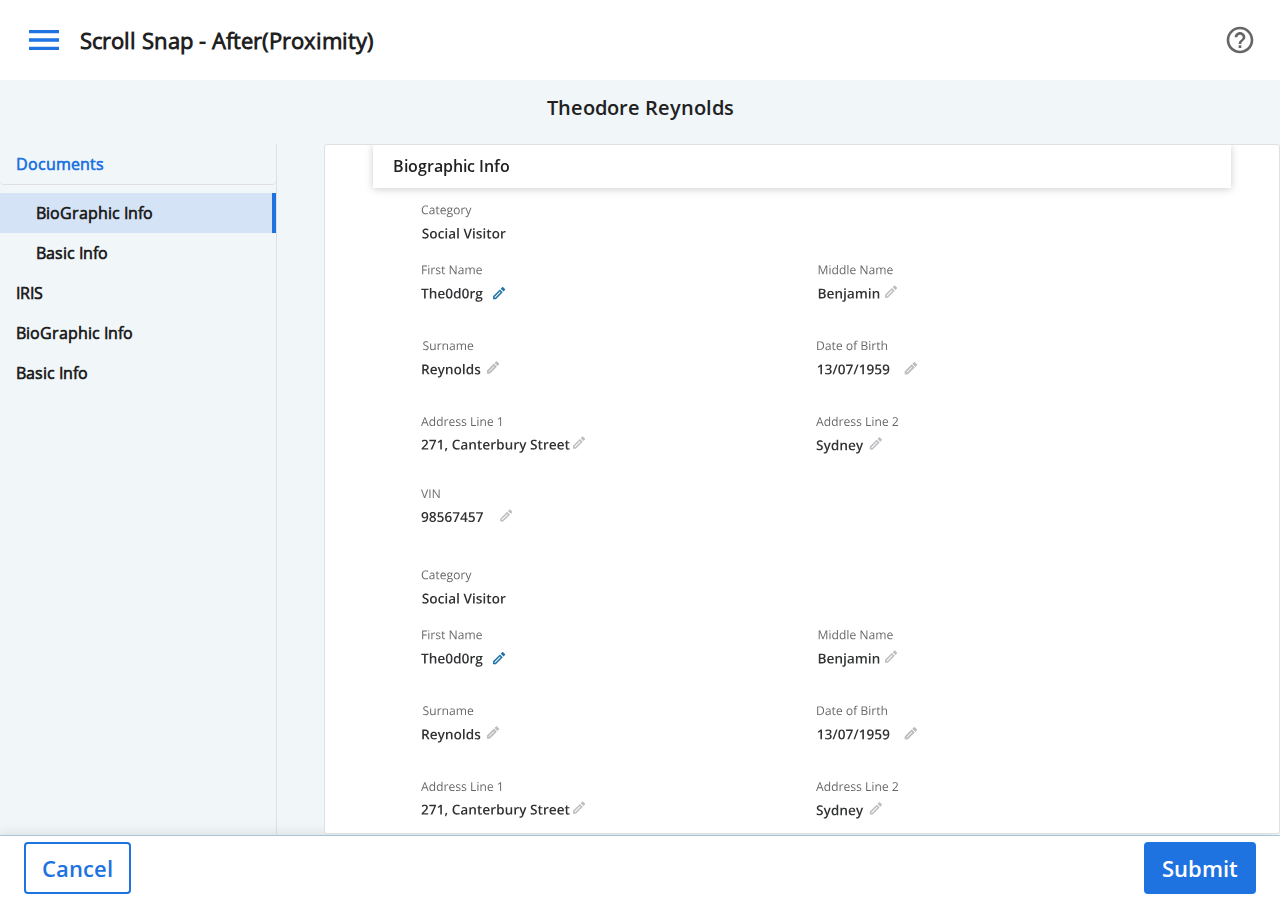
==== scrollSnapFinal.html @ 7ff24680 "-Content added, new component created." ====
<!DOCTYPE html>
<html lang="en">
<head>
  <meta charset="UTF-8">
  <meta name="viewport" content="width=device-width, initial-scale=1.0, shrink-to-fit=no">
  <meta http-equiv="X-UA-Compatible" content="ie=edge">
  <title>Scroll-snap</title>
  <link rel="stylesheet" href="xlib/css/bootstrap.min.css">
  <link rel="stylesheet" href="xlib/unisys/unisys-style.min.css">
  <link rel="stylesheet" href="styles/style.css">
</head>
<body>
  <main class="h-100">
    <header class="header d-flex h-auto px-4 bg-white">
      <div class="row no-gutters align-items-center flex-grow-1">
        <i class="icon lg hamburger-menu"></i>
        <h1 class="m-0 ml-3">Scroll Snap - After(Proximity)</h1>
      </div>
      <div class="row no-gutters align-items-center justify-content-end flex-grow-1">
        <div class="icon md help"></div>
      </div>
    </header>
    <section>
      <div class="page-content h-100">
        <div class="page-body pt-3">
          <h2 class="page-title m-0 text-center">Theodore Reynolds</h2>
          <div class="row no-gutters mt-4 flex-nowrap justify-content-center">
            <div id="navbar-example" class="scroll-spy-navbar">
              <nav class="nav nav-pills flex-column" aria-label="Primary Navigation">
                <a class="nav-link" href="javascript:;" data-parent>Documents</a>
                <nav class="nav nav-pills flex-column" aria-label="Inner Navigation">
                  <a class="nav-link" href="#biograpicInfo">BioGraphic Info</a>
                  <a class="nav-link" href="#basicInfo">Basic Info</a>
                </nav>
                <a class="nav-link" href="#irisInfo">IRIS</a>
                <a class="nav-link" href="#biograpicPrimaryInfo">BioGraphic Info</a>
                <a class="nav-link" href="#basicPrimaryInfo">Basic Info</a>
              </nav>
            </div>
            <div class="scroll-spy ml-5 px-5 py-3 ss-proximity" data-spy="scroll" data-target="#navbar-example"
                 data-offset="0">
              <div class="snap-item" id="biograpicInfo">
                <h4>Biographic Info</h4>
                <div class="row no-gutters px-5">
                  <img src="styles/biographic-group.svg" alt="biographic Info" class="img-fluid w-auto">
                </div>
                <div class="row no-gutters px-5">
                  <img src="styles/biographic-group.svg" alt="biographic Info" class="img-fluid w-auto">
                </div>
              </div>
              <div class="snap-item" id="basicInfo">
                <h4>Basic Info</h4>
                <form class="form-outline px-5">
                  <div class="form-row no-gutters mb-3">
                    <div class="form-group col">
                      <label for="firstName">First Name:</label>
                      <input type="text" class="form-control" id="firstName" placeholder="Enter First name">
                    </div>
                    <div class="form-group col">
                      <label for="lastName">Last Name:</label>
                      <input type="text" class="form-control" id="lastName" placeholder="Enter Last name">
                    </div>
                  </div>
                  <div class="form-row no-gutters mb-3">
                    <div class="form-group col">
                      <label for="userEmail">Email:</label>
                      <input type="text" class="form-control" id="userEmail" placeholder="Enter User email">
                    </div>
                    <div class="form-group col">
                      <label for="contactNumber">Phone number:</label>
                      <input type="text" class="form-control" id="contactNumber" placeholder="Enter Contact number">
                    </div>
                  </div>
                  <div class="form-row no-gutters">
                    <div class="form-group col">
                      <label for="userCountry">Country:</label>
                      <input type="text" class="form-control" id="userCountry" placeholder="Enter User Country">
                    </div>
                    <div class="form-group col">
                      <label for="userCity">City:</label>
                      <input type="text" class="form-control" id="userCity" placeholder="Enter User City">
                    </div>
                  </div>
                  <div class="form-row no-gutters mb-3">
                    <div class="form-group col">
                      <label for="addressLine1">Address Line1:</label>
                      <input type="text" class="form-control" id="addressLine1" placeholder="Enter address Line1">
                    </div>
                    <div class="form-group col">
                      <label for="addressLine2">Address Line2:</label>
                      <input type="text" class="form-control" id="addressLine2" placeholder="Enter address Line2">
                    </div>
                  </div>
                  <div class="form-row no-gutters">
                    <div class="form-group col">
                      <label for="userVin">VIN:</label>
                      <input type="text" class="form-control" id="userVin" placeholder="Enter User VIN">
                    </div>
                    <div class="form-group col">
                      <label for="userZip">Zipcode:</label>
                      <input type="text" class="form-control" id="userZip" placeholder="Enter User Country">
                    </div>
                  </div>
                  <div class="form-row no-gutters">
                    <div class="form-group col">
                      <label for="userCountry">Country:</label>
                      <input type="text" class="form-control" id="userCountry" placeholder="Enter User Country">
                    </div>
                    <div class="form-group col">
                      <label for="userCity">City:</label>
                      <input type="text" class="form-control" id="userCity" placeholder="Enter User City">
                    </div>
                  </div>
                  <div class="form-row no-gutters mb-3">
                    <div class="form-group col">
                      <label for="addressLine1">Address Line1:</label>
                      <input type="text" class="form-control" id="addressLine1" placeholder="Enter address Line1">
                    </div>
                    <div class="form-group col">
                      <label for="addressLine2">Address Line2:</label>
                      <input type="text" class="form-control" id="addressLine2" placeholder="Enter address Line2">
                    </div>
                  </div>
                  <div class="form-row no-gutters">
                    <div class="form-group col">
                      <label for="userVin">VIN:</label>
                      <input type="text" class="form-control" id="userVin" placeholder="Enter User VIN">
                    </div>
                    <div class="form-group col">
                      <label for="userZip">Zipcode:</label>
                      <input type="text" class="form-control" id="userZip" placeholder="Enter User Country">
                    </div>
                  </div>
                </form>
              </div>
              <div class="snap-item" id="irisInfo">
                <h4>IRIS</h4>
                <img src="styles/iris.svg" alt="Iris Image" class="img-fluid w-100">
              </div>
              <div class="snap-item" id="biograpicPrimaryInfo">
                <h4>Biographic Info</h4>
                <div class="row no-gutters px-5">
                  <img src="styles/biographic-group.svg" alt="biographic Info" class="img-fluid w-auto">
                </div>
                <div class="row no-gutters px-5">
                  <img src="styles/biographic-group.svg" alt="biographic Info" class="img-fluid w-auto">
                </div>
              </div>
              <div class="snap-item" id="basicPrimaryInfo">
                <h4>Basic Info</h4>
                <form class="form-outline px-5">
                  <div class="form-row no-gutters mb-3">
                    <div class="form-group col">
                      <label for="firstName">First Name:</label>
                      <input type="text" class="form-control" id="firstName" placeholder="Enter First name">
                    </div>
                    <div class="form-group col">
                      <label for="lastName">Last Name:</label>
                      <input type="text" class="form-control" id="lastName" placeholder="Enter Last name">
                    </div>
                  </div>
                  <div class="form-row no-gutters mb-3">
                    <div class="form-group col">
                      <label for="userEmail">Email:</label>
                      <input type="text" class="form-control" id="userEmail" placeholder="Enter User email">
                    </div>
                    <div class="form-group col">
                      <label for="contactNumber">Phone number:</label>
                      <input type="text" class="form-control" id="contactNumber" placeholder="Enter Contact number">
                    </div>
                  </div>
                  <div class="form-row no-gutters">
                    <div class="form-group col">
                      <label for="userCountry">Country:</label>
                      <input type="text" class="form-control" id="userCountry" placeholder="Enter User Country">
                    </div>
                    <div class="form-group col">
                      <label for="userCity">City:</label>
                      <input type="text" class="form-control" id="userCity" placeholder="Enter User City">
                    </div>
                  </div>
                  <div class="form-row no-gutters mb-3">
                    <div class="form-group col">
                      <label for="addressLine1">Address Line1:</label>
                      <input type="text" class="form-control" id="addressLine1" placeholder="Enter address Line1">
                    </div>
                    <div class="form-group col">
                      <label for="addressLine2">Address Line2:</label>
                      <input type="text" class="form-control" id="addressLine2" placeholder="Enter address Line2">
                    </div>
                  </div>
                  <div class="form-row no-gutters">
                    <div class="form-group col">
                      <label for="userVin">VIN:</label>
                      <input type="text" class="form-control" id="userVin" placeholder="Enter User VIN">
                    </div>
                    <div class="form-group col">
                      <label for="userZip">Zipcode:</label>
                      <input type="text" class="form-control" id="userZip" placeholder="Enter User Country">
                    </div>
                  </div>
                  <div class="form-row no-gutters">
                    <div class="form-group col">
                      <label for="userCountry">Country:</label>
                      <input type="text" class="form-control" id="userCountry" placeholder="Enter User Country">
                    </div>
                    <div class="form-group col">
                      <label for="userCity">City:</label>
                      <input type="text" class="form-control" id="userCity" placeholder="Enter User City">
                    </div>
                  </div>
                  <div class="form-row no-gutters mb-3">
                    <div class="form-group col">
                      <label for="addressLine1">Address Line1:</label>
                      <input type="text" class="form-control" id="addressLine1" placeholder="Enter address Line1">
                    </div>
                    <div class="form-group col">
                      <label for="addressLine2">Address Line2:</label>
                      <input type="text" class="form-control" id="addressLine2" placeholder="Enter address Line2">
                    </div>
                  </div>
                  <div class="form-row no-gutters">
                    <div class="form-group col">
                      <label for="userVin">VIN:</label>
                      <input type="text" class="form-control" id="userVin" placeholder="Enter User VIN">
                    </div>
                    <div class="form-group col">
                      <label for="userZip">Zipcode:</label>
                      <input type="text" class="form-control" id="userZip" placeholder="Enter User Country">
                    </div>
                  </div>
                </form>
              </div>
            </div>
          </div>
        </div>
        <div class="page-footer d-flex align-items-center justify-content-between px-4 bg-white">
          <button type="button" class="btn btn-secondary" id="btnCancel">Cancel</button>
          <button type="button" class="btn btn-primary" id="btnSubmit">Submit</button>
        </div>
      </div>
    </section>
  </main>
  <script src="xlib/jquery/jquery.min.js"></script>
  <script src="xlib/js/bootstrap.bundle.min.js"></script>
  <script src="xlib/unisys/unisys-utils.min.js"></script>
  <script>
    $('[data-spy="scroll"]').scrollspy({ target: '#navbar-example' })
  </script>
</body>
</html>
---- xlib/unisys/unisys-style.min.css ----
@font-face{font-family:OSRegular;src:url(fonts/openSans/Regular.woff2) format('woff2'),url(fonts/openSans/Regular.woff) format('woff');font-weight:400;font-style:normal}@font-face{font-family:OSSemiBold;src:url(fonts/openSans/Semibold.woff2) format('woff2'),url(fonts/openSans/Semibold.woff) format('woff');font-weight:400;font-style:normal}@font-face{font-family:OSBold;src:url(fonts/openSans/Bold.woff2) format('woff2'),url(fonts/openSans/Bold.woff) format('woff');font-weight:400;font-style:normal}body,html{height:100%;font-family:OSRegular;color:var(--text-1)}.main{height:100%;width:100%;background-color:var(--bg-2);display:block;transition:all .3s linear}.main-container{overflow:hidden;height:100%;padding:0 1.25rem}body:not(.ds-site) .container-component{height:100%}.icon:before{background-color:var(--icon-1)}.nav-link{cursor:pointer}.overflow-inherit{overflow:inherit!important}.sidemenu{height:100%;width:0;background-color:var(--bg-1);float:left;display:block;transition:all .3s linear;position:absolute;z-index:9;box-shadow:0 6px 12px rgba(0,0,0,.1)}.sidemenu.min{width:80px}.sidemenu.min:not(.accordion):hover,.sidemenu.open{width:360px}.sidemenu.min:not(.accordion):hover .sidemenu-header,.sidemenu.open .sidemenu-header{width:100%;background-color:var(--primary)}.sidemenu.min:not(.accordion):hover .sidemenu-header a.menu-pin,.sidemenu.open .sidemenu-header a.menu-pin{width:5rem;cursor:pointer}.sidemenu.min .sidemenu-header{background-color:var(--primary)}.sidemenu+.main-container .header .section-name{padding-left:80px}.sidemenu.min+.main-container>.header .section-name{padding-left:96px}.sidemenu.min+.main-container .main-content{margin-left:80px}.sidemenu .sidemenu-header{width:80px;height:80px;transition:all .3s linear;overflow:hidden}.sidemenu .sidemenu-header a.menu{width:2.5rem;height:2.5rem;display:inline-block;margin:1.25rem;padding:.5rem;cursor:pointer;background-color:var(--primary);transition:all .3s linear}.sidemenu .sidemenu-header a.menu .icon:before,.sidemenu:not(.accordion) .nav.flex-column .nav-item:hover .icon:before{background-color:var(--icon-3)}.sidemenu.min .sidemenu-header a.menu,.sidemenu.open .sidemenu-header a.menu{background-color:var(--primary)}.sidemenu.min .sidemenu-header a.menu{cursor:default}.sidemenu .sidemenu-header a.menu-pin{width:5rem;height:5rem;display:block;margin:0;padding:1.75rem;float:right;transition:all .3s linear}.sidemenu .sidemenu-header a.menu-pin .icon{z-index:1}.sidemenu .nav.flex-column{width:0;overflow:hidden;padding-top:1px}.sidemenu.min .nav.flex-column,.sidemenu.min:not(.accordion):hover .nav.flex-column,.sidemenu.open .nav.flex-column{width:100%;overflow:visible}.sidemenu .nav.flex-column .nav-link{padding:.75rem 1.25rem;float:left;width:100%;white-space:nowrap;font-family:OSSemiBold;color:var(--text-1);font-size:14px;background-position:center right 1rem;background-repeat:no-repeat}.sidemenu .nav.flex-column .nav-link .icon:before{background-color:var(--icon-1)}.sidemenu .nav.flex-column .nav-link.active{color:var(--primary)}.sidemenu .nav.flex-column .nav-link.active .icon:before{background-color:var(--primary)}.sidemenu .nav.flex-column .nav-link:hover .icon:before{background-color:var(--icon-3)}.sidemenu:not(.accordion) .nav.flex-column .nav-item:hover>.nav-link{background-color:var(--secondary);color:var(--text-4)}.sidemenu .nav.flex-column .nav-link .icon{margin:0 .5rem;float:left}.sidemenu .nav.flex-column .nav-link .text{display:none;width:0;overflow:hidden}.sidemenu.min:hover .nav.flex-column .nav-link .icon,.sidemenu.open .nav.flex-column .nav-link .icon{margin-right:1rem}.sidemenu.min:hover .nav.flex-column .nav-link .text,.sidemenu.open .nav.flex-column .nav-link .text{display:block;width:auto;overflow:visible}.sidemenu .nav.flex-column .nav-item{position:relative;float:left;width:100%}.sidemenu .nav.flex-column .nav-item ul{visibility:collapse;list-style:none;position:absolute;width:0;background-color:var(--bg-1);padding-left:0;left:360px;top:-8px;padding-top:8px;padding-bottom:16px;box-shadow:0 6px 12px rgba(0,0,0,.1);border-radius:2px;transition:all .3s linear}.sidemenu:not(.accordion) .nav.flex-column .nav-item:hover>ul{visibility:visible;width:320px;left:360px}.sidemenu:not(.accordion) .nav.flex-column .nav-item ul .nav-item ul{left:320px;transition:all .3s linear;visibility:collapse;width:0}.sidemenu:not(.accordion) .nav.flex-column .nav-item ul .nav-item:hover>ul{visibility:visible;width:320px}.sidemenu:not(.accordion) .nav.flex-column .nav-item ul .nav-link{padding:.75rem 1rem;height:3rem}.nav.main-menu .dropdown-menu li.dropdown>.dropdown-item:after,.sidemenu.accordion.open .nav.flex-column>.nav-item>ul>.nav-item.dropdown>.nav-link:after,.sidemenu:not(.accordion):hover .nav.flex-column .nav-item.dropdown>.nav-link:after,.sidemenu:not(.accordion):not(.min) .nav.flex-column .nav-item.dropdown>.nav-link:after{content:'';position:absolute;width:1.5rem;height:1.5rem;right:.5rem;top:10px;background-color:var(--icon-1);transform:rotate(270deg);mask-image:url(images/icons/chevron-down.svg);-webkit-mask-image:url(images/icons/chevron-down.svg);mask-repeat:no-repeat;mask-position:center;-webkit-mask-repeat:no-repeat;-webkit-mask-position:center;mask-size:cover;-webkit-mask-size:cover}.nav.main-menu .dropdown-menu li.dropdown:hover>.dropdown-item:after,.sidemenu:not(.accordion) .nav.flex-column .nav-item:hover.dropdown>.nav-link:after{background-color:var(--icon-3)}.sidemenu .header-sub-menu{width:0;padding:0 1rem;margin-top:1rem;visibility:collapse;position:absolute;left:5rem;top:0;z-index:0;transition:all .2s linear}.sidemenu .header-sub-menu .title{display:block;margin-bottom:.5rem;color:var(--text-3);text-transform:uppercase;font-family:OSSemiBold;font-size:.75rem}.sidemenu .icon.pin:before{background-color:var(--icon-3)}.sidemenu.min .icon.pin:before{mask-image:url(images/icons/menu-unpin.svg);-webkit-mask-image:url(images/icons/menu-unpin.svg)}.sidemenu.accordion .sidemenu-header,.sidemenu.accordion.open .sidemenu-header{background-color:transparent}.sidemenu.accordion .sidemenu-header:before{content:'';width:80px;height:80px;position:absolute;left:0;top:0;transition:all .1s linear}.sidemenu.accordion.min .sidemenu-header:before,.sidemenu.accordion.open .sidemenu-header:before{background-color:var(--primary)}.sidemenu.accordion .sidemenu-header .form-control{background-color:var(--bg-3)}.sidemenu.accordion.open .header-sub-menu{display:block;width:280px;visibility:visible;transition:all .3s linear}.sidemenu.accordion.open .sidemenu-header a.menu-pin{width:1.5rem;height:1.5rem;margin:.75rem 1rem 0 0;padding:0;z-index:1}.sidemenu.accordion.min .nav.flex-column,.sidemenu.accordion.open .nav.flex-column{width:5rem;background-color:var(--panel-bg);height:calc(100% - 5rem);z-index:1;border-right:1px solid var(--separator)}.sidemenu.accordion .nav.flex-column .nav-link{font-size:.875rem}.sidemenu.accordion .nav.flex-column>.nav-item{position:inherit}.sidemenu.accordion .nav.flex-column>.nav-item>.nav-link{width:80px;height:80px;white-space:normal;font-size:11px;padding:18px 4px;text-align:center;border-left:4px solid transparent}.sidemenu.accordion .nav.flex-column>.nav-item>.nav-link .icon{display:block;margin:0 1.5rem;padding:0}.sidemenu.accordion .nav.flex-column>.nav-item>.nav-link.active{border-color:var(--primary)}.sidemenu.accordion .nav.flex-column .nav-item .nav-link:hover{border-color:var(--secondary);background-color:var(--secondary);color:var(--text-4)}.sidemenu.accordion.min .nav.flex-column>.nav-item>.nav-link>.text{overflow:visible;width:auto;display:block}.sidemenu.accordion .nav.flex-column>.nav-item>ul{left:5rem;top:6rem;width:0;box-shadow:none;padding:0;overflow:hidden;transition:all .2s linear}.sidemenu.accordion.open .nav.flex-column>.nav-item>.nav-link.active+ul{left:5rem;visibility:visible;width:280px;transition:all .3s linear}.sidemenu.accordion .nav.flex-column>.nav-item>ul>.nav-item>ul{float:left;left:0;top:0;visibility:hidden;width:280px;max-height:0;position:relative;padding:0;box-shadow:none;background-color:var(--bg-3)}.sidemenu.accordion.open .nav.flex-column>.nav-item>ul>.nav-item.dropdown>.nav-link.open+ul{max-height:500px;visibility:visible}.sidemenu.accordion.open .nav.flex-column>.nav-item>ul>.nav-item.dropdown>.nav-link.open{background-color:var(--primary);color:var(--icon-3)}.sidemenu.accordion.open .nav.flex-column>.nav-item>ul>.nav-item.dropdown>.nav-link:hover{background-color:var(--secondary)}.sidemenu.accordion.open .nav.flex-column>.nav-item>ul>.nav-item.dropdown>.nav-link:after{transform:rotate(0);transition:all .3s linear;background-color:var(--primary)}.sidemenu.accordion.open .nav.flex-column>.nav-item>ul>.nav-item.dropdown>.nav-link:hover:after{background-color:var(--icon-3)}.sidemenu.accordion.open .nav.flex-column>.nav-item>ul>.nav-item.dropdown>.nav-link.open:after{transform:rotate(180deg);background-color:var(--icon-3)}.sidemenu.accordion.min .nav.flex-column,.sidemenu.accordion.open .nav.flex-column{overflow-y:auto;overflow-x:hidden;display:block}.sidemenu.accordion .nav.flex-column>.nav-item>ul .nav-item .nav-link{font-family:OSRegular}.sidemenu.accordion .nav.flex-column>.nav-item>ul .nav-item>ul .nav-link{padding-left:2rem}.sidemenu.accordion .nav.flex-column>.nav-item>ul .nav-item>ul .nav-link.active{font-family:OSSemiBold}.sidemenu.accordion .icon.pin:before{background-color:var(--primary)}.sidemenu.accordion.min .sidemenu-header a.menu{cursor:pointer}.sidemenu.accordion .nav.flex-column .nav-item .nav-link[data-shortcut-key]:before{content:attr(data-shortcut-key);width:0;height:auto;position:absolute;right:0;font-size:.6875rem;margin-top:.125rem;overflow:hidden;transition:all .3s linear}.sidemenu.accordion .nav.flex-column .nav-item .nav-link[data-shortcut-key]:hover:before{width:auto;right:1rem}.sidemenu .sub-menu-preview{display:none}.sidemenu.open .sub-menu-preview{width:calc(100% - 80px);display:flex;background:var(--bg-1);height:100%;position:absolute;top:0;right:0}.sidemenu.open .sub-menu-preview h3.sub-title{font-size:12px;color:var(--text-2);margin:8px 0}.sidemenu.open .sub-menu-preview p{font-size:11px;color:var(--text-3);margin:0}.header{height:100px;transition:all .3s linear;display:block}.header .nav{margin-top:2rem}.header .nav .nav-item{margin-left:1rem}.header .nav .nav-item .nav-link{width:2rem;height:2rem;border-radius:50%;line-height:2rem;text-align:center;background-repeat:no-repeat;background-position:center;background-color:var(--primary);padding:.25rem}.header .nav .nav-item .nav-link:hover{background-color:var(--secondary);cursor:pointer}.header .nav .nav-item .profile-icon{margin-top:-5px}.header .nav .nav-item .nav-link.dropdown-toggle:after{display:none}.header .nav .nav-item .nav-link .icon:before{background-color:var(--icon-3)!important}.header>.row,.header>.row>.col{height:100%}.header .section-name{font-size:1.25rem;padding-top:1.5rem;font-weight:600;color:var(--text-1)}.header.logo-header,.login-header.logo-header{background:var(--logo-header,url(../../app/styles/images/brand/logo-header.svg)) no-repeat center}.header .user-info{height:24px;background-color:var(--bg-1);border-bottom-left-radius:.25rem;border-bottom-right-radius:.25rem;display:inline-block;padding:0 .75rem}.header .user-info span{font-size:11px;color:var(--text-2)}.header .user-info span.date{color:var(--text-3);border-right:1px solid var(--separator);padding-right:.5rem;margin-right:.5rem}.header .user-info span.name{font-weight:700}.header .user-info+.nav{margin-top:1rem}.main-content{height:calc(100% - 200px);background-color:var(--bg-1);box-shadow:0 1px 2px rgba(0,0,0,.1);transition:all .3s linear;display:block}.main-content .page-content{height:100%;overflow-x:hidden;overflow-y:auto;display:block}.main-content .page-content.has-page-footer{height:calc(100% - 5rem)}.main-content .page-header{padding:calc(1.5rem - .125rem) 1rem;height:76px;display:flex;flex-wrap:wrap;margin-left:-15px;margin-right:-15px}.main-content .page-header .page-title{font-size:1.25rem;font-weight:600;color:var(--text-1);padding:0 .75rem;text-align:center}.main-content .page-header nav[aria-label=breadcrumb]{margin-top:.5rem}.main-content .page-header+.page-content{height:calc(100% - 76px)}.main-content .page-header+.page-content.has-page-footer{height:calc(100% - 156px)}.main-content .page-header+.page-search+.page-content{height:calc(100% - 140px)}.main-content .page-header+.page-search+.page-content.has-page-footer{height:calc(100% - 220px)}.main-content .page-header+.page-search{height:2.5rem;padding-top:0}.main-content .page-search{height:4rem;margin-bottom:1.5rem;padding-top:1.5rem;text-align:center}.main-content .page-search+.page-content{height:calc(100% - 88px)}.main-content .page-search+.page-content.has-page-footer{height:calc(100% - 168px)}.main-content .page-footer{height:5rem;border-top:1px solid var(--separator);padding:1.25rem 1rem;text-align:center}.main-content .page-content .page-sub-title{font-size:1rem;color:var(--text-1)}.main-content .page-content .page-description{font-size:.875rem;color:var(--text-2)}.main-content .group-title{font-size:.75rem;color:var(--primary);margin-bottom:1.5rem;text-transform:uppercase;font-weight:700}.main-content .group-title .icon{width:1rem;height:1rem}.footer{height:100px;font-size:.625rem;color:var(--text-3);overflow:hidden;display:block}.footer .version{font-size:.75rem}.footer .col-12:first-child{height:48px;position:relative;margin-bottom:.5rem}.footer .logo-wrap{display:inline-block;height:100%;padding-top:1rem}.footer .logo-footer1{background:var(--logo-footer1,url(../../app/styles/images/brand/logo-footer1.svg)) no-repeat center right;height:30px;width:7rem;float:left;margin-right:1rem;position:relative}.footer .logo-footer2{background:var(--logo-footer2,url(../../app/styles/images/brand/logo-footer2.svg)) no-repeat center left;height:30px;width:10rem;float:left;margin-left:1rem}.footer .logo-footer1:first-child:after{width:1px;height:1.875rem;content:'';position:absolute;background-color:var(--separator);right:-1rem;top:0}.login-content{height:calc(100% - 100px);display:flex}.login-wrap{width:360px;min-width:360px;min-height:360px}.login-header{height:3rem;margin-bottom:2rem}.login-box{background-color:var(--popover-bg);box-shadow:0 1px 2px rgba(0,0,0,.1);min-height:360px;padding:3rem 2.5rem 2rem 3rem}.login-header.logo-header{background-size:contain!important}.alert{border-radius:0;font-size:.75rem}.alert-danger{background-color:var(--alert);color:var(--text-4)}.dashboard.main-content{background-color:transparent;box-shadow:none}.btn{font-size:.875rem;min-width:6rem;height:2.5rem;border-radius:.25rem;font-style:normal;font-family:OSSemiBold;position:relative;padding:.5rem 1rem}.btn.active,.btn.active:focus,.btn.focus,.btn:active,.btn:active:focus,.btn:focus{box-shadow:none!important}.btn.btn-sm{font-size:.6875rem;min-width:3.5rem;height:1.5rem;padding:.125rem 1rem}.btn.btn-md{font-size:.8125‬rem;min-width:4.75rem;height:2rem;padding:.25rem 1rem}.btn.btn-primary,.btn.btn-primary:not(:disabled):active{background-color:var(--primary);border:.125rem solid var(--primary);color:var(--text-4)}.btn.btn-primary:not(:disabled):active,.btn.btn-primary:not(:disabled):focus,.btn.btn-primary:not(:disabled):hover,.show>.btn-primary.dropdown-toggle{background-color:var(--secondary);border-color:var(--secondary);color:var(--text-4)}.btn.btn-primary.disabled,.btn.btn-primary:disabled{background-color:var(--shape-disabled);border-color:var(--shape-disabled);color:var(--text-4)}.btn.btn-secondary{background-color:var(--bg-1);border:.125rem solid var(--primary);color:var(--primary)}.btn.btn-secondary:not(:disabled):active,.btn.btn-secondary:not(:disabled):focus,.btn.btn-secondary:not(:disabled):hover{background-color:var(--bg-1);border-color:var(--secondary);color:var(--secondary)}.btn.btn-secondary.disabled,.btn.btn-secondary:disabled{background-color:var(--shape-disabled);border-color:var(--text-disabled);color:var(--text-disabled)}.btn.btn-link{color:var(--primary);font-family:OSSemiBold;text-decoration:none}.btn.btn-link.disabled,.btn.btn-link:disabled{color:var(--text-disabled);pointer-events:none;touch-action:none}.btn.disabled,.btn:disabled{opacity:1;cursor:default;pointer-events:none}.btn+.btn{margin-left:.5rem}.btn .icon{float:left;margin-left:-.5rem;margin-right:.5rem;margin-top:-.125rem}.btn.btn-primary .icon:before{background-color:var(--icon-3)}.btn.btn-link .icon:before,.btn.btn-secondary .icon:before{background-color:var(--primary)}.btn.btn-link:hover .icon:before,.btn.btn-secondary:hover .icon:before{background-color:var(--secondary)}.btn.btn-link.disabled .icon:before,.btn.btn-link:disabled .icon:before,.btn.btn-secondary.disabled .icon:before,.btn.btn-secondary:disabled .icon:before{background-color:var(--shape-disabled)}.btn.md .icon.lg{margin-top:-.5rem}.form-check:not(.form-check-inline){margin-bottom:1rem}.form-check>.form-check-input{opacity:0}.form-check>.form-check-input+.form-check-label{position:relative;padding-left:.75rem;color:var(--text-1);font-weight:400;font-size:.875rem}.form-check>.form-check-input+.form-check-label:before{content:'';position:absolute;width:1.25rem;height:1.25rem;border:2px solid var(--shape-unselected);background-color:transparent;border-radius:.25rem;left:-1.25rem;top:2px}.form-check>.form-check-input+.form-check-label:hover:before{border-color:var(--primary)}.form-check>.form-check-input:not(:disabled):not([type=radio]):not(.partial):checked+.form-check-label:before{border-color:var(--primary);background-color:var(--primary)}.form-check>.form-check-input.partial:checked+.form-check-label:before{border-color:var(--primary)}.form-check>.form-check-input:disabled+.form-check-label:before{border-color:var(--shape-disabled)}.form-check>.form-check-input:disabled+.form-check-label{color:var(--text-disabled)}.form-check>.form-check-input[type=radio]+.form-check-label:before{border-radius:50%}.form-check-inline{margin-right:1.25rem}.form-check.form-check-inline .form-check-input{margin-right:.4rem}.form-check>.form-check-input:not(:disabled):checked+.form-check-label:before{border-color:var(--primary)}.form-check>.form-check-input+.form-check-label:after,.selectpicker .check-box a.dropdown-item:after{content:'';position:absolute;width:1.25rem;height:1.25rem;left:-1.25rem;top:2px}.form-check>.form-check-input:not(.partial):checked+.form-check-label:after,.selectpicker .check-box a.dropdown-item.selected:after{background-color:var(--icon-3);mask-image:url(images/icons/checkbox-tick.svg);-webkit-mask-image:url(images/icons/checkbox-tick.svg);mask-repeat:no-repeat;mask-position:center;-webkit-mask-repeat:no-repeat;-webkit-mask-position:center}.form-check>.form-check-input:checked:disabled+.form-check-label:after{background-color:var(--shape-disabled)}.form-check>.form-check-input.partial:checked+.form-check-label:after{width:10px;height:2px;left:-15px;top:11px;background-color:var(--primary);border-radius:2px}.form-check>.form-check-input[type=radio]:checked+.form-check-label:after{background-color:var(--primary);mask-image:url(images/icons/radio-tick.svg);-webkit-mask-image:url(images/icons/radio-tick.svg);mask-repeat:no-repeat;-webkit-mask-repeat:no-repeat;mask-position:center;-webkit-mask-position:center}.form-check>.form-check-input[type=radio]:checked:disabled+.form-check-label:after{background-color:var(--shape-disabled)}.form-check-group{padding-left:1rem}.form-check-group .btn-group{margin-top:8px}.form-control{border-radius:0;background-color:transparent;border-color:var(--shape-unselected);padding:.5rem 1rem;font-size:.875rem;color:var(--text-1);font-family:OSRegular;border-width:0;border-bottom-width:1px;height:2.5rem}.form-control:focus{background-color:transparent;box-shadow:none!important;border-color:var(--primary)!important;color:var(--text-1);border-bottom-width:2px;padding-bottom:calc(.5rem - 1px)}.form-control:active{border-color:var(--primary)}.form-group{position:relative}.form-group small.form-text,.form-group>label{padding-left:1rem;font-size:.75rem;font-family:OSSemiBold}.form-group>label{color:var(--text-3);margin:0;margin-bottom:.5rem}.form-group>label.h6{font-size:1rem}.form-group small.form-text{margin-top:.5rem;color:var(--text-3)!important;font-family:OSRegular}.form-group>.form-control-plaintext{padding:.5rem 1rem;color:var(--text-1)}.form-control.disabled,.form-control:disabled{border-color:var(--shape-disabled);border-style:dashed;color:var(--text-disabled);background-color:transparent}.has-error-msg .form-control,.has-error-msg .input-group .form-control~.input-group-append .input-group-text{border-color:var(--alert)!important}.form-group.has-error-msg>label{color:var(--alert)}.form-group.has-error-msg>small.form-text{display:none}.form-group.has-error-msg>.error-txt{display:block}.form-group:focus-within>label[for]{color:var(--primary)!important}.error-txt{color:var(--alert);font-size:.75rem;display:none;margin-top:.5rem;padding-left:1rem}.error-txt .icon{float:left;margin-top:2px;margin-right:.5rem;width:1rem;height:1rem}.error-txt .icon:before{background-color:var(--alert)}.form-outline .form-control{border-radius:.25rem;border-width:1px}.form-outline .form-control:focus{border-width:2px;padding:calc(.5rem - 1px) calc(1rem - 1px)}.form-fill .form-control{background-color:var(--bg-2);border-bottom-width:1px}.form-fill .form-control:focus{border-bottom-width:2px;padding-bottom:calc(.5rem - 1px)}.form-fill .form-control:not(.disabled),.form-fill .form-control:not(:disabled){border-color:var(--bg-2)}.form-fill .form-control.disabled,.form-fill .form-control:disabled{border-color:var(--shape-disabled)}.form-control.toggle[type=text]~.input-group-append .input-group-text .icon.visibility-on:before{mask-image:url(images/icons/visibility-off.svg);-webkit-mask-image:url(images/icons/visibility-off.svg)}.form-group.required>label:after{content:'*';color:var(--text-2);margin-left:.25rem}.form-group.required.has-error-msg>label:after{color:var(--alert)}.input-group input.form-control{border-right:none;padding-right:0}.input-group .form-control~.input-group-append .input-group-text{border-color:var(--shape-unselected);border-radius:0;border-width:0;background-color:transparent;border-bottom-width:1px;width:2.5rem;padding-left:calc(.5rem - 1px);padding-right:calc(.5rem - 1px);outline:0;border-left:none}.form-outline .input-group .form-control~.input-group-append .input-group-text{border-top-right-radius:.25rem;border-bottom-right-radius:.25rem;border-width:1px}.input-group .form-control~.input-group-append .input-group-text .icon:before{background-color:var(--icon-1)}.input-group .form-control~.input-group-append a.input-group-text .icon:before{background-color:var(--primary)}.form-outline .input-group .form-control:focus~.input-group-append .input-group-text,.form-outline .input-group.active .form-control~.input-group-append .input-group-text{border-width:2px;border-left-width:0}.form-outline .input-group input.form-control:focus{border-right-width:0}.form-fill .input-group .form-control:not(:disabled):focus~.input-group-append .input-group-text,.input-group .form-control:focus~.input-group-append .input-group-text,.input-group.active .form-control~.input-group-append .input-group-text{border-color:var(--primary);border-bottom-width:2px;padding-bottom:calc(.375rem - 1px)}.form-outline .input-group .form-control:focus~.input-group-append .input-group-text{padding-right:calc(.5rem - 3px);padding-top:calc(.375rem - 1px);padding-left:.5rem}.input-group .form-control:disabled~.input-group-append .input-group-text{border-style:dashed;border-color:var(--shape-disabled);pointer-events:none;touch-action:none;border-left:none}.input-group .form-control:disabled~.input-group-append .input-group-text .icon:before{background-color:var(--shape-disabled)}.form-fill .input-group .form-control~.input-group-append .input-group-text{background-color:var(--bg-2)}.form-fill .input-group .form-control:not(:disabled)~.input-group-append .input-group-text{border-color:var(--bg-2)}.form-group .icon.help{width:1rem;height:1rem;float:right;background-repeat:no-repeat;background-size:cover;margin:.5rem}fieldset{border:1px solid var(--border-2);border-radius:.25rem;padding:1rem;margin-bottom:1rem}fieldset>legend{font-size:.875rem;width:auto;text-transform:uppercase;font-family:OSBold;color:var(--text-1)}.form-row>.col,.form-row>[class*=col-]{padding-left:.75rem;padding-right:.75rem}.form-lg .form-group .form-control{height:3rem;font-size:1rem}.form-lg .form-group .error-txt,.form-lg .form-group small.form-text,.form-lg .form-group>label{font-size:.875rem}.form-control-sm,.form-sm .input-group .form-control{height:2rem;font-size:.75rem}.form-sm .form-group .error-txt,.form-sm .form-group small.form-text,.form-sm .form-group>label{font-size:.6875rem}.form-lg .input-group .form-control~.input-group-append .input-group-text{width:3rem}.form-lg .input-group .form-control~.input-group-append .input-group-text .icon{width:2rem;height:2rem}.form-sm .input-group .form-control~.input-group-append .input-group-text{width:2rem}.form-sm .input-group .form-control~.input-group-append .input-group-text .icon{width:1rem;height:1rem}.form-group .form-check{margin-top:.5rem}.select,select{position:relative;-webkit-appearance:none;-moz-appearance:none;appearance:none;background-image:none;padding-right:calc(1.5em + .75rem)}.selectpicker .hide,.selectpicker select{display:none!important}.selectpicker .select.search:before,.selectpicker .select:after{content:'';width:1.5rem;height:1.5rem;position:absolute;right:.5rem;top:.5rem;border:none;padding:0;margin:0;display:block;mask-image:url(images/icons/chevron-down.svg);-webkit-mask-image:url(images/icons/chevron-down.svg);mask-repeat:no-repeat;mask-position:center;-webkit-mask-repeat:no-repeat;-webkit-mask-position:center;mask-size:cover;-webkit-mask-size:cover}.selectpicker .select:after{background-color:var(--primary)}.selectpicker .form-control-sm:after{width:1rem;height:1rem;top:6px;right:.25rem}.selectpicker .dropdown-menu{padding:.5rem 0;top:inherit;left:inherit;width:100%;margin-top:-1px;border-radius:.25rem;box-shadow:0 .25rem .5rem rgba(0,0,0,.25)}.selectpicker .dropdown-menu .dropdown-menu-scroll{max-height:200px;overflow:auto}.selectpicker .form-control:focus{outline:0;box-shadow:none}.selectpicker .form-control:hover{color:var(--text-1)}.selectpicker .form-control{text-align:left}.selectpicker .pill-button{display:inline-block;background-color:var(--primary);color:var(--text-1);padding:0 30px 0 5px;margin-right:3px;margin-bottom:2px;border-radius:3px;position:relative}.selectpicker .pill-close{width:1rem;height:20px;position:absolute;right:5px;top:.25rem;color:var(--text-1);text-align:center;line-height:1rem;font-size:20px}.selectpicker .form-control:hover,.selectpicker .pill-close:hover{text-decoration:none}.selectpicker .title{font-weight:700}.selectpicker .search-result{text-align:center}.selectpicker .dropdown-item{padding:.5rem 1rem}.selectpicker .dropdown-item.selected{background-color:inherit;color:var(--primary);font-weight:600}.selectpicker .dropdown-item.disabled{color:var(--text-disabled)}.selectpicker .dropdown-item:not(.close-button):hover,.selectpicker .dropdown-item:not(.close-button):not(.selected):focus{background-color:var(--secondary);color:var(--text-4)}.selectpicker .dropdown-item.selected:hover{background-color:var(--secondary);color:var(--text-4)}.selectpicker .search-result.hide{display:none!important}.selectpicker .dropdown-item.false{height:0;overflow:hidden;padding:0}.selectpicker .check-box a.dropdown-item{padding-left:3.25rem;position:relative}.selectpicker .dropdown-item.close-button .btn{margin:0}.selectpicker .check-box a.dropdown-item:before{content:'';width:1.25rem;height:1.25rem;background-color:var(--popover-bg);border:2px solid var(--shape-unselected);border-radius:.25rem;position:absolute;left:1rem;top:.5rem}.selectpicker .check-box a.dropdown-item.selected:before,.selectpicker .check-box a.dropdown-item.selected:focus:before{border-color:var(--primary);background-color:var(--primary)}.selectpicker .check-box a.dropdown-item:hover:before{border-color:var(--icon-3);background-color:var(--primary)}.selectpicker .check-box a.dropdown-item.selected:hover:before{border-color:var(--icon-3);background-color:var(--icon-3)}.selectpicker .check-box a.dropdown-item:after{left:1rem;top:.5rem}.selectpicker .check-box a.dropdown-item.selected:hover:after{background-color:var(--primary)}.selectpicker .dropdown-item.close-button:active,.selectpicker .dropdown-item.close-button:hover,.selectpicker .dropdown-item.list-title:hover,.selectpicker .dropdown-item.search:hover,.selectpicker .dropdown-item.title:hover{background-color:inherit}.selectpicker .close-button{text-align:center}.selectpicker.multiple .close-button{display:block}.selectpicker .errortxt{position:absolute;top:65px}.selectpicker .disabled{pointer-events:none;touch-action:none}.selectpicker .check-box a.dropdown-item.selected.disabled:before{background-color:var(--popover-bg)!important}.selectpicker .check-box a.dropdown-item.selected.disabled:after{background-color:var(--shape-disabled)!important}.selectpicker.show .form-control{border-color:var(--primary);border-bottom-width:2px;padding-bottom:calc(.5rem - 1px)}.selectpicker .dropdown-item.search:hover{color:inherit}.form-outline .selectpicker .form-control:focus,.form-outline .selectpicker.show .form-control{border-bottom-color:var(--primary);border-width:2px;padding:calc(.5rem - 1px) calc(1rem - 1px);padding-right:calc(1.5em + .75rem)}.selectpicker .dropdown-item.search .form-control{border-width:1px;border-radius:.25rem}.selectpicker .dropdown-item.search .form-control:focus{border-width:2px}.selectpicker .dropdown-menu[x-placement]{transform:inherit!important}.selectpicker .dropdown-menu[x-placement=bottom-start]{top:42px!important}.selectpicker .dropdown-menu[x-placement=top-start]{bottom:40px!important;top:inherit!important}.selectpicker .form-control-sm~.dropdown-menu[x-placement=bottom-start]{top:32px!important}.selectpicker .form-control-sm~.dropdown-menu[x-placement=top-start]{bottom:32px!important}.selectpicker .check-box a.dropdown-item.disabled:before{border-color:var(--shape-disabled)}.selectpicker .dropdown-item.toggle-select-all,.selectpicker .selected-items{border-bottom:1px solid var(--separator)}.selectpicker:not(.multiple) .dropdown-item.toggle-select-all{display:none}.selectpicker .select-search{position:absolute;top:4px;left:16px;width:calc(100% - 48px);border:none;padding:6px 0;font-size:.875rem}.selectpicker .select-search:focus{outline:0}.selectpicker .select.search{padding-left:3rem}.selectpicker .select.search~.select-search{left:2.5rem;width:calc(100% - 74px);background-color:transparent}.selectpicker .select.search:before{left:.5rem;background-color:var(--shape-disabled);mask-image:url(images/icons/search.svg);-webkit-mask-image:url(images/icons/search.svg)}.selectpicker .select-search.hide{display:none!important}.selectpicker .toggle-show-hide{margin-top:-4px;font-size:14px;text-align:right;padding:4px 16px;display:none;background-color:var(--popover-bg)}.selectpicker .selected-items.more-items~.toggle-show-hide{display:block;border-bottom:1px solid var(--separator)}.selectpicker .selected-items.show-less{max-height:74px;overflow:hidden}.selectpicker .multi-wrap{overflow:hidden;position:relative;display:flex}.selectpicker .multi-text{overflow:hidden;border-top-right-radius:10px;border-bottom-right-radius:10px}.selectpicker .multi-count{padding-left:4px}.selectpicker .multi-count span{padding:0 8px;background-color:var(--bg-2);border-radius:10px}.selectpicker .multi{padding:0 8px;display:inline-block;background-color:var(--bg-2);margin-right:4px;border-radius:10px}.selectpicker .multi.hidden{visibility:hidden}.selectpicker small{font-size:10px!important}.nav-tabs{border-bottom:0;padding:0 1.25rem}.nav-tabs>.nav-item>.nav-link{margin:0 1.25rem;font-family:OSSemiBold;padding:.5rem 0;font-size:.875rem;color:var(--text-3);text-transform:uppercase;border-bottom:2px solid transparent;border-left:none;border-top:none;border-right:none;text-align:center}.nav-tabs>.nav-item>.nav-link.active{color:var(--primary);border-bottom-color:var(--primary);background-color:transparent}.tab-content{padding:1.5rem 2.5rem}.responsive-tab{display:flex}.responsive-tab .contextual-menu .dropdown-menu{left:.5rem!important}.responsive-tab .contextual-menu .dropdown-toggle{transform:rotate(90deg);cursor:pointer!important;position:relative;top:.375rem}.breadcrumb{background-color:transparent;padding:0;margin:0}.breadcrumb .breadcrumb-item{font-size:.75rem;color:var(--text-1)}.breadcrumb .breadcrumb-item a{color:var(--primary)}.breadcrumb-item+.breadcrumb-item::before{content:'\00BB';color:var(--primary)}.breadcrumb .breadcrumb-item a:hover{color:var(--secondary);text-decoration:underline}.pills{color:var(--primary);border:.0625rem solid var(--primary);border-radius:1rem;padding:.25rem .75rem;font-size:.875rem;white-space:nowrap;overflow:hidden;text-overflow:ellipsis;max-width:16ch;display:inline-block}.pills:active,.pills:hover{background-color:var(--primary);color:var(--text-4);cursor:pointer}.pills.disabled,.pills.disabled:hover{border:.0625rem solid var(--shape-disabled);color:var(--text-disabled);background-color:var(--bg-1);cursor:not-allowed}.pills .badge-pill{background-color:var(--primary);color:var(--text-4);font-size:.75rem;margin-left:.25rem;display:inline-block;text-align:center;position:relative;top:-.0625rem}.pills:hover .badge-pill{background-color:var(--icon-3);color:var(--primary)}.pills.disabled .badge-pill,.pills.disabled:hover .badge-pill{background-color:var(--shape-disabled);color:var(--text-disabled)}.selected-pills .pills{margin-left:.5rem;background-color:var(--primary);color:var(--text-4);position:relative;padding-right:32px;cursor:default}.selected-pills .pills>a{width:1rem;height:1rem;position:absolute;right:.5rem;top:6px}.selected-pills .pills>a .icon:before{background-color:var(--icon-3)}[data-auto-suggest-pills]{display:flex}[data-auto-suggest-pills] .form-control.dropdown-toggle{border-width:.0625rem;border-color:var(--primary);border-radius:1.625rem;width:9.375rem;position:relative;display:inline-block;padding-right:2rem}[data-auto-suggest-pills] .dropdown{position:relative}[data-auto-suggest-pills] .form-control:focus{padding:.5rem 2rem .5rem 1rem}[data-auto-suggest-pills] .search-close{position:absolute;right:.75rem;top:6px}[data-auto-suggest-pills] .search-close .icon:before{background-color:var(--primary)}.pills~.dropdown-menu .dropdown-item{padding:0 1rem}.pills~.dropdown-menu .dropdown-item .form-check:not(.form-check-inline){margin-bottom:inherit}.pills~.dropdown-menu .dropdown-item:hover .form-check>.form-check-input+.form-check-label{color:var(--icon-3)}.pills~.dropdown-menu .dropdown-item:hover .form-check>.form-check-input+.form-check-label:before{border:.125rem solid var(--icon-3);background-color:var(--primary)}.pills~.dropdown-menu .dropdown-item .form-check>.form-check-input+.form-check-label{padding:.75rem 1rem;cursor:pointer}.pills~.dropdown-menu .dropdown-item .form-check>.form-check-input+.form-check-label:after,.pills~.dropdown-menu .dropdown-item .form-check>.form-check-input+.form-check-label:before{left:-1rem;top:inherit}.pills.btn.btn-md{padding:.25rem 8px 4px 12px}.pills-wrap{border:1px solid var(--border-2);border-radius:.25rem;display:inline-block;padding-bottom:.5rem;background-color:var(--bg-1)}.pills-wrap+.pills-wrap{margin-left:1rem}.pills-wrap .pills{padding:0 2rem 0 .5rem;font-size:.75rem;color:var(--text-1);border:1px solid var(--border-2);border-radius:.25rem;position:relative;display:inline-block;line-height:1.375rem;margin:0 .25rem;max-width:inherit}.pills-wrap .pills:first-child{margin-left:.5rem}.pills-wrap .pills:last-child{margin-right:.5rem}.pills-wrap .pills>a{width:calc(1.5rem - 2px);height:calc(1.5rem - 2px);padding:3px 2px;position:absolute;top:0;right:0;border-left:1px solid var(--border-2)}.pills-wrap .pills>a:hover{background-color:var(--primary)}.pills-wrap .pills>a .icon:before{background-color:var(--primary)}.pills-wrap .pills>a:hover .icon:before{background-color:var(--icon-3)}.pills-wrap .btn{margin:0;min-width:auto}.pills-wrap label{padding:.25rem 0 0 .5rem;color:var(--text-3);font-size:11px}.pills-wrap .pills:active,.pills-wrap .pills:hover{background-color:transparent;color:var(--text-1);cursor:default}.pills-col{display:inline-flex}.toast{background-color:var(--bg-1);font-size:1rem;color:var(--text-1);max-width:350px;border-radius:.25rem;box-shadow:0 2px .25rem rgba(0,0,0,.1);padding:1rem;z-index:999}.toast .toast-body{background-color:var(--bg-1);position:relative;display:flex;padding:0}.toast .toast-footer{float:left;width:100%;margin-top:.5rem}.toast .toast-footer .toast-action{float:right}.toast .toast-footer .toast-action .btn{min-width:auto;padding:0 .25rem;height:inherit;font-size:.875rem}.toast .toast-body .icon{margin-right:.5rem;background-position:center;background-repeat:no-repeat}.toast[data-success]{border-color:var(--success)}.toast[data-success] .toast-body .icon:before{background-color:var(--success)}.toast[data-error]{border-color:var(--alert)}.toast[data-error] .toast-body .icon:before{background-color:var(--alert)}.toast[data-caution],.toast[data-timer]{border-color:var(--caution)}.toast[data-caution] .toast-body .icon:before,.toast[data-timer] .toast-body .icon:before{background-color:var(--caution)}.toaster{position:absolute;top:4rem;right:0;padding:1rem;max-height:calc(100% - 6rem);overflow:auto;display:flex;flex-flow:column;flex-wrap:wrap-reverse}.toast.md{max-width:440px;padding:1.25rem;font-size:1.125rem}.toast.md .icon.md{margin-right:.75rem}.toast.lg{max-width:525px;padding:1.5rem;font-size:1.25rem}.toast.lg .icon.lg{margin-right:1rem}.toast.md .toast-footer{margin-top:.75rem}.toast.lg .toast-footer{margin-top:1rem}.toast.md .toast-footer .toast-action .btn{font-size:1rem}.toast.lg .toast-footer .toast-action .btn{font-size:1.125rem}.dropdown-toggle.btn:after,.main-menu .dropdown-toggle:after{width:1.5rem;height:1.5rem;float:right;border:none;background-color:var(--icon-1);margin-top:-2px;margin-right:-.5rem;mask-image:url(images/icons/chevron-down.svg);-webkit-mask-image:url(images/icons/chevron-down.svg);mask-repeat:no-repeat;mask-position:center;-webkit-mask-repeat:no-repeat;-webkit-mask-position:center;mask-size:cover;-webkit-mask-size:cover}.dropdown-toggle.btn.btn-primary:after{background-color:var(--icon-3)}.dropdown-menu{background-color:var(--popover-bg);box-shadow:0 .25rem .5rem rgba(0,0,0,.25);border-radius:.25rem;border:none;padding:.5rem 0}.dropdown-item{padding:.5rem 1rem;font-size:.875rem;font-family:OSRegular;overflow:hidden;color:var(--text-1)}.dropdown-item.selected{color:var(--primary)}.dropdown-item:hover{background-color:var(--primary);color:var(--text-4)}.dropdown-divider{margin:.5rem .75rem;border-top-color:var(--separator)}.dropdown-menu.inverse .dropdown-item.active,.dropdown-menu.inverse .dropdown-item:hover{background-color:var(--bg-1);color:var(--primary)}.theme-action div.dropdown-item:hover{background-color:initial;color:var(--text-1)}.theme-action .dropdown-item .toggle{float:right}.search-form{display:inline-block;position:relative}.search-input{background-image:url(images/icons/icon-search-input.svg);background-position:center left 1rem;background-repeat:no-repeat;padding-left:3rem;padding-right:2.5rem}.search-input:focus{padding-left:3rem;padding-right:2.5rem;background-position-y:calc(50% - -1px)}.form-outline .search-input:focus{padding-left:calc(3rem - 1px);padding-right:calc(2.5rem - 1px);background-position-x:calc(1rem - 1px);background-position-y:center}.search-input~.btn{margin:0;margin-left:.5rem}.search-input~.search-close{position:absolute;width:24px;height:24px;margin-top:.5rem;margin-left:-2.25rem;display:none}.search-input~.search-close .icon:before{background-color:var(--primary)}.search-input~.search-close:hover .icon:before{background-color:var(--secondary)}.search-form .search-input.has-val:focus~.search-close,.search-form .search-input.has-val~.search-close:hover,.search-input.has-val:hover~.search-close{display:inherit}.form-group .search-input~.search-close{position:inherit;margin-left:-2rem;margin-top:2px;margin-right:.5rem}.tooltip .tooltip-inner{padding:.5rem .75rem;font-size:11px;font-family:OSSemiBold;max-width:300px;line-height:18px;color:var(--text-inverted);background-color:var(--inverted-bg)}.tooltip .tooltip-inner{text-align:left!important}.tooltip.bs-tooltip-auto[x-placement^=top] .arrow:before,.tooltip.bs-tooltip-top .arrow:before{border-top-color:var(--inverted-bg)}.tooltip.bs-tooltip-auto[x-placement^=bottom] .arrow:before,.tooltip.bs-tooltip-bottom .arrow:before{border-bottom-color:var(--inverted-bg)}.tooltip.bs-tooltip-auto[x-placement^=right] .arrow:before,.tooltip.bs-tooltip-right .arrow:before{border-right-color:var(--inverted-bg)}.tooltip.bs-tooltip-auto[x-placement^=left] .arrow:before,.tooltip.bs-tooltip-left .arrow:before{border-left-color:var(--inverted-bg)}.custom-file>.custom-file-mask{position:absolute;width:calc(100% - 74px);height:calc(100% + 2px);top:0;z-index:2}.custom-file>.custom-file-label{border-radius:0;border-color:var(--shape-unselected);background-color:transparent;padding:.5rem 1rem;font-size:1rem;color:var(--text-2);font-family:OSRegular;border-width:0;border-bottom-width:1px;height:2.5rem;padding-right:5.25rem;overflow:hidden;text-overflow:ellipsis}.custom-file>.custom-file-label.file-input-selected{color:var(--text-1)}.custom-file>.custom-file-label:after{background-color:var(--primary);border:.125rem solid var(--primary);color:var(--text-4);border-radius:.25rem;font-size:.75rem;height:1.5rem;padding:0 .75rem;margin-right:.5rem;margin-top:.5rem}.custom-file>.custom-file-input:hover~.custom-file-label:after{background-color:var(--secondary);border-color:var(--secondary);cursor:pointer}.custom-file>.custom-file-input:focus~.custom-file-label{box-shadow:none!important;border-color:var(--primary)!important;border-bottom-width:2px;padding-bottom:calc(.5rem - 1px)}.custom-file>.custom-file-input:disabled~.custom-file-label{border-color:var(--shape-disabled);border-style:dashed;color:var(--text-disabled);background-color:transparent}.custom-file>.custom-file-input:disabled~.custom-file-label:after{background-color:var(--shape-disabled);border-color:var(--shape-disabled);cursor:default}.custom-file>.custom-file-input{width:calc(100% - 1rem);height:calc(100% - .25rem)}.form-outline .custom-file>.custom-file-label{border-radius:.25rem;border-width:1px}.form-outline .custom-file>.custom-file-input:focus~.custom-file-label{border-width:2px;padding:calc(.5rem - 1px) calc(1rem - 1px);padding-right:calc(5.25rem - 1px)}.form-outline .custom-file>.custom-file-input:focus~.custom-file-label:after{margin-top:calc(.5rem - 1px);margin-right:calc(.5rem - 1px)}.has-error-msg>.custom-file>.custom-file-input:focus~.custom-file-label,.has-error-msg>.custom-file>.custom-file-label{border-color:var(--alert)!important}.btn-group .btn{min-width:3rem;box-shadow:none;height:1.5rem;padding:3px 1rem;font-size:.75rem}.btn-group .btn .icon{width:1rem;height:1rem;display:inline-block;margin:0}.btn-group.btn-md .btn{height:2rem;padding:.25rem 1rem;font-size:.875rem}.btn-group.btn-md .btn .icon{margin-top:3px}.btn-group .btn-default{background-color:var(--bg-2);color:var(--primary);z-index:1;cursor:pointer}.btn-group .btn-default.active{background-color:var(--primary);color:var(--text-4);border-radius:.25rem!important;z-index:2}.btn-group.disabled{pointer-events:none;touch-action:none}.btn-group.disabled .btn-default{background-color:var(--bg-2);color:var(--text-disabled)}.btn-group.disabled .btn-default.active{background-color:var(--shape-disabled);color:var(--text-4)}.btn-group .btn-default .icon:before{background-color:var(--primary)}.btn-group .btn-default.active .icon:before,.btn-group.disabled .btn-default.active .icon:before{background-color:var(--icon-3)}.btn-group.disabled .btn-default .icon:before{background-color:var(--shape-disabled)}.btn-group+.btn-group{margin-left:2rem}body.loading:before{width:100%;height:100%;content:'';background:rgba(255,255,255,.7);position:fixed;z-index:9999}body.loading:after{width:2.5rem;height:2.5rem;content:'';position:absolute;z-index:9999;top:50%;left:50%;margin:-1.25rem 0 0 -1.25rem;border:5px solid var(--primary);border-radius:50%;border-top-color:transparent;animation:rotate .9s linear infinite}.btn.loading{pointer-events:none}.btn.loading:before{content:'';position:absolute;left:-2px;top:-2px;width:calc(100% + .25rem);height:calc(100% + .25rem);background-color:var(--bg-2);border-radius:.25rem}.btn.loading:after{content:'';position:absolute;left:50%;top:50%;width:1.5rem;height:1.5rem;border-radius:50%;border:3px solid var(--primary);margin:-.75rem 0 0 -.75rem;border-top-color:transparent;animation:rotate .9s linear infinite}.btn.btn-md.loading:after,.btn.btn-sm.loading:after{width:1rem;height:1rem;margin:-.5rem 0 0 -.5rem;border-width:2px}@keyframes rotate{from{transform:rotate(0)}to{transform:rotate(360deg)}}.accordion .accordion-title{height:3rem;display:block;padding:.75rem 1rem;background-color:var(--bg-1);border-bottom:1px solid var(--separator);border-top:1px solid var(--separator);font-size:14px;color:var(--text-1);margin-top:-1px;position:relative}.accordion .accordion-title:hover,.accordion>.accordion-title:not(.collapsed){background-color:var(--row-hover);text-decoration:none}.accordion .accordion-title:not(.collapsed){background-color:var(--row-hover)}.accordion .accordion-title:after{content:'';width:1.5rem;height:1.5rem;background-color:var(--primary);position:absolute;right:1rem;transition:all .3s linear}.accordion .accordion-title:after{mask-image:url(images/icons/chevron-down.svg);-webkit-mask-image:url(images/icons/chevron-down.svg);mask-repeat:no-repeat;mask-position:center;-webkit-mask-repeat:no-repeat;-webkit-mask-position:center;mask-size:cover;-webkit-mask-size:cover}.accordion .accordion-title:not(.collapsed):after{transform:rotate(180deg)}.accordion .accordion-title:hover:after{background-color:var(--secondary)}.accordion-pane{background-color:var(--bg-1)}.accordion-pane p{padding:1rem}.list-group{background-color:var(--bg-1);box-shadow:0 0 .25rem rgba(0,0,0,.1);border:1px solid var(--separator);border-radius:.5rem;padding:.5rem 0}.list-group-item.list-group-item-action.active,.list-group-item.list-group-item-action:focus,.list-group-item.list-group-item-action:hover{color:var(--text-4)!important;background-color:var(--secondary)}.list-group-item.flex-column.active,.list-group-item.flex-column:focus,.list-group-item.flex-column:hover{color:var(--text-2)!important;background-color:transparent}.list-group-item{padding:.5rem 1.25rem}.list-group-item-action{cursor:pointer!important}.list-group .icon{width:1rem;height:1rem;margin-right:.5rem;margin-top:.25rem;position:relative;float:left}.list-group .list-group-item .icon:before{background-color:var(--icon-1)}.list-group .list-group-item.active .icon:before,.list-group .list-group-item:focus .icon:before,.list-group .list-group-item:hover .icon:before{background-color:var(--icon-3)}.list-group.no-border .list-group-item{border:none}.list-group-item{background-color:var(--bg-1);font-size:.875rem;padding:.35rem 1rem;margin:0;cursor:default;border:0;border-bottom:.0625rem solid var(--separator)}.list-group-item h5{font-size:1rem;color:var(--text-1);line-height:1.625rem}.list-group-item p{color:var(--text-2);font-size:.875rem;line-height:1.375rem;font-family:OSRegular}.list-group-item:last-child{border:none!important}.list-group-flush{padding:.5rem .75rem}.list-group-item h5,.list-group-item p{padding:0;margin:0}.list-group-item,.list-group-item p{overflow:hidden;white-space:nowrap;text-overflow:ellipsis;max-width:100%}.list-group-item.flex-column,.list-group.ellipsis-line-clam-2 .list-group-item p{overflow:unset;white-space:unset}.list-group.ellipsis-line-clam-2 .list-group-item p{display:-webkit-box;-webkit-line-clamp:2;-webkit-box-orient:vertical;overflow:hidden}.list-group.sessions-list{background-color:var(--bg-2);border-radius:0;height:122px;margin-bottom:16px;overflow:auto;position:relative}.list-group.sessions-list .list-group-item{background-color:var(--bg-2);border-radius:0}.list-group.sessions-list .list-group-item:hover{background-color:var(--secondary)}.list-group.sessions-list h6{font-size:12px;line-height:18px;margin-bottom:0}.list-group.sessions-list p{font-size:11px;line-height:16px}.list-group.sessions-list .list-group-item,.list-group.sessions-list .list-group-item p{overflow:visible}.list-group.sessions-list p span{padding:0 8px}.list-group.sessions-list p span:not(:last-child){border-right:.0625rem solid var(--separator)}.list-group.sessions-list p span:first-child{padding-left:0}.list-group.sessions-list .list-group-item.list-group-item-action.active span,.list-group.sessions-list .list-group-item.list-group-item-action:focus span,.list-group.sessions-list .list-group-item.list-group-item-action:hover span{color:var(--text-4)!important}.list-group.sessions-list .list-group-item.list-group-item-action.active p span:not(:last-child),.list-group.sessions-list .list-group-item.list-group-item-action:focus p span:not(:last-child),.list-group.sessions-list .list-group-item.list-group-item-action:hover p span:not(:last-child){border-right:.0625rem solid var(--separator)}.list-group.sessions-list .sessions-content{padding:4px 8px}.list-group.sessions-list .list-group-item.list-group-item-action.active .end-sessions,.list-group.sessions-list .list-group-item.list-group-item-action:focus .end-sessions,.list-group.sessions-list .list-group-item.list-group-item-action:hover .end-sessions{color:var(--text-4)!important}.list-group.sessions-list .end-sessions{color:var(--primary);font-weight:700;font-size:.6875rem;position:absolute;right:24px;bottom:.5rem;cursor:pointer;z-index:4}.list-group.sessions-list .number-active-session{color:var(--text-3);font-weight:600;height:22px;position:sticky;margin-bottom:-.5rem;bottom:-.5rem;background-color:var(--bg-2);width:100%;text-align:center;z-index:10}ol.ordered-list,ul.unordered-list{list-style-position:inside}ol.ordered-list li{list-style:decimal inside;display:list-item;font-size:.875rem;line-height:1.375rem;margin:.25rem 0;color:var(--text-1)}ol.ordered-list .sub-ordered-list li{list-style:lower-alpha!important}ol.ordered-list .sub-ordered-list{margin-left:3rem}ul.unordered-list li{display:list-item;font-size:.875rem;line-height:1.375rem;margin:.25rem 0;color:var(--text-1)}ul.unordered-list li{list-style-type:disc}ul.unordered-list .sub-unordered-list li{list-style-type:square!important}ul.unordered-list .sub-unordered-list{margin-left:3rem}.tags{min-width:3.5rem;border-radius:.25rem;text-align:center;min-height:1.5rem;background-color:var(--inverted-bg);color:var(--text-inverted);font-size:.75rem;line-height:1.125rem;padding:.25rem .75rem}.number-input{max-width:9rem}.number-input .form-control{width:4rem;padding-left:0;padding-right:0;text-align:center}.number-input .btn{min-width:auto;width:2.5rem;border-radius:0;background-position:center;background-repeat:no-repeat;padding:.25rem}.number-input .btn .icon{margin:0}.number-input .btn .icon:before{background-color:var(--primary)}.number-input .btn:disabled .icon:before{background-color:var(--shape-disabled)}a{color:var(--primary)}a:hover{color:var(--secondary)}a.text-underline{text-decoration:underline}a.disabled{pointer-events:none;touch-action:none;color:var(--text-disabled)}h2,h3,h4,h5,h6{font-family:OSSemiBold}h1{font-size:1.5rem}h2{font-size:1.25rem}h3{font-size:1.125rem}h4{font-size:1rem}h5{font-size:.875rem}h6{font-size:.75rem}.snackbar-wrap{position:absolute;max-height:calc(100% - 1.5rem);width:100%;max-width:100%;bottom:1.25rem;right:1.25rem;overflow:auto;text-align:center}.snackbar{width:22rem;transition:all .3s linear;padding:.75rem 1rem;overflow:hidden;display:flex;border:.0625rem solid var(--border-2);border-radius:.25rem;background-color:var(--bg-1);color:var(--text-1);box-shadow:0 3px 12px rgba(0,0,0,.1);margin:0 auto;text-align:left}.snackbar-buttons{text-align:right}.snackbar-btn{color:var(--primary);text-transform:uppercase;font-size:.75rem;font-weight:600;display:inline-block;background:0 0;border:none;margin-left:1rem}.snackbar-btn:hover{color:var(--secondary)}.snackbar.multi-line{display:block}.snackbar.inline .snackbar-btn+.snackbar-btn{display:none}.snackbar.inline .snackbar-body{overflow:hidden;white-space:nowrap;text-overflow:ellipsis;width:calc(100% - 3.5rem)}.snackbar.fade{opacity:0}.snackbar.fade.open{opacity:1}.snackbar.up{opacity:0;padding:0 1rem;max-height:0}.snackbar.up.open{opacity:1;padding:.75rem 1rem;max-height:6.25rem}.snackbar.left{opacity:0;padding:.75rem 0;max-width:0;max-height:6.25rem;float:right}.snackbar.left.open{opacity:1;padding:.75rem 1rem;max-width:22rem}.datetimepicker{padding:.5rem .25rem;min-width:240px!important;max-width:240px!important;overflow:hidden;background-color:var(--popover-bg);box-shadow:0 .25rem .5rem rgba(0,0,0,.25)}.datetimepicker .table-condensed{width:100%}.datetimepicker ul{list-style:none;margin-bottom:0}.datetimepicker .controls{border-bottom:1px solid var(--separator)}.datetimepicker .controls th{width:1.25rem;position:relative;padding:4px 0!important}.datetimepicker .controls th.switch{width:calc(100% - 6.5rem);font-weight:600;font-size:.75rem;color:var(--primary);cursor:pointer}.datetimepicker .controls th.switch:not(.action){pointer-events:none;touch-action:none;color:var(--text-1)}.datetimepicker .controls th.next-year,.datetimepicker .controls th.prev-year{width:2rem}.datetimepicker .controls th a{width:1.25rem;height:1.25rem;float:left}.datetimepicker .controls .icon{left:0;top:0;width:1.25rem;height:1.25rem}.datetimepicker .controls .icon:before,.datetimepicker .timepicker .icon:before,.datetimepicker a:hover .icon:before{background-color:var(--primary)}.datetimepicker .controls th.disabled .icon:before{background-color:var(--shape-disabled)}.datetimepicker .controls th.disabled a{cursor:default}.datetimepicker .controls .icon:hover:before{background-color:var(--secondary)}.datetimepicker table tr td,.datetimepicker table tr th{width:2rem!important;height:2rem!important;border-radius:2px;border:none!important;box-sizing:border-box!important;font-size:.75rem!important;text-align:center!important}.datetimepicker table tr:not(.controls) th,.datetimepicker tbody td{padding:6px 0!important;color:var(--text-1)!important}.datetimepicker tbody td{font-weight:400!important}.datetimepicker .controls th.prev-year a{margin-left:8px}.datetimepicker .controls th.next-year a{margin-right:8px;float:right}.datetimepicker .controls th.next-month a{float:right}.datetimepicker .day.new,.datetimepicker .day.old{color:var(--text-3)!important}.datetimepicker .day.focused,.datetimepicker .day.today.focused,.datetimepicker .day.today:hover,.datetimepicker .day:hover,.datetimepicker .hour:hover,.datetimepicker .minute:hover{background-color:var(--secondary)!important;color:var(--text-4)!important;cursor:pointer}.datetimepicker .day.active{background-color:var(--primary)!important;color:var(--text-4)!important}.datetimepicker .day.today{border:1px solid var(--border-2)!important}.datetimepicker .datepicker-months span.month.disabled,.datetimepicker .datepicker-years span.year.disabled,.datetimepicker .day.disabled{color:var(--text-disabled)!important;pointer-events:none;touch-action:none;background-color:var(--shape-disabled)}.datetimepicker .picker-switch{text-align:center}.datetimepicker .timepicker a[data-action],.datetimepicker .timepicker span[data-action]{width:2rem;height:2rem;display:inline-block;padding:4px 0}.datetimepicker .timepicker span[data-action]{background-color:var(--primary);color:var(--text-4)!important;padding:8px 0;cursor:pointer}.datetimepicker .timepicker .btn{min-width:auto}.datetimepicker .datepicker-months td,.datetimepicker .datepicker-years td{padding:0 12px!important}.datetimepicker .datepicker-months span.month,.datetimepicker .datepicker-years span.year{display:block;width:3rem;height:3rem;line-height:3rem;float:left;margin:2px;cursor:pointer;color:var(--text-1);font-family:OSSemiBold}.datetimepicker .datepicker-months span.month.active,.datetimepicker .datepicker-years span.year.active{color:var(--primary)}.datetimepicker .datepicker-years span.year.old{color:var(--text-disabled)}.input-group.date-picker-with-options .datetimepicker{right:0;left:auto}.date-time-picker{min-width:22rem}.date-time-picker .date-block{position:relative;width:calc(100% - 10rem)}.date-time-picker .selectpicker{width:72px;margin-left:.5rem}.date-time-picker .date-block+.selectpicker.hour-block{margin-left:.5rem;position:relative}.date-time-picker .form-control.datepick~.controller{top:.5rem;right:.5rem;min-width:1.5rem}.date-time-picker label:first-child{width:calc(100% - 156px)}.date-time-picker .dropdown-menu{min-width:100%}.modal.show{border:none}.modal:before{content:'';position:fixed;background:rgba(26,26,26,.6);width:100%;height:100%}.modal-content{background-color:var(--bg-1);border-radius:.25rem;box-shadow:0 0 .25rem 0 rgba(0,0,0,.2);border:none;padding:2.5rem;padding-top:0}.modal-header{background-color:var(--bg-1);border-bottom:none;display:block;padding:0}.modal-control{height:1.5rem;text-align:right;margin:.5rem -2rem 0 0}.modal-control .icon:before{background-color:var(--icon-1)}.modal-control .icon:hover:before{background-color:var(--secondary)}.modal-title{width:100%;font-size:1.125rem;color:var(--text-1);text-transform:capitalize}.modal-subtitle{font-size:.875rem;color:var(--text-2);margin-top:.5rem}.modal-body{padding:0;margin-bottom:2.5rem;margin-top:2.5rem}.modal-footer{background-color:transparent;padding:0;border-top:none;justify-content:center}.modal-footer>:not(:first-child){margin-left:inherit}.modal-footer>:not(:last-child){margin-right:.5rem}.confirm .modal-body,.modal .modal-footer,.modal-subtitle,.modal-title{text-align:center}.modal .modal-dialog{max-width:600px}.modal .modal-sm{max-width:360px}.modal .modal-md{max-width:600px}.modal .modal-lg{max-width:1280px}.modal .modal-fs{max-width:calc(100% - 8rem);height:calc(100% - 8rem)}.modal .modal-fs .modal-content{height:calc(100% - 4rem)}.modal.confirm .modal-body{margin-bottom:1.5rem}.modal.confirm .modal-body p{margin-bottom:.5rem}.modal.confirm .modal-body p:empty{display:none}.modal.confirm .modal-body p:last-child{font-size:.875rem;color:var(--text-2);padding-left:2.5rem;padding-right:2.5rem}.modal.confirm .modal-body .modal-icon{margin-bottom:2rem;height:40px}.modal.confirm .modal-body .modal-icon .icon{width:2.5rem;height:2.5rem;display:inline-block}.modal.confirm .modal-body .modal-icon .icon.alert-s:before{background-color:var(--alert)}.modal.confirm .modal-body .modal-icon .icon.caution-s:before{background-color:var(--caution)}.modal.overlay .overlay-container{width:0;transition:all .3s linear;margin-top:2.5rem;overflow:hidden;display:none}.modal.overlay .modal-content{flex-direction:inherit}.modal.overlay .modal-content-wrap{width:100%;transition:all .3s linear}.modal.overlay.open .modal-content-wrap{width:calc(100% - 512px)}.modal.overlay.open .overlay-container{width:512px;border-left:1px solid var(--separator);overflow:visible;display:block;padding-left:2rem}.modal.overlay .modal-control{position:absolute;top:0;margin-top:.5rem;width:calc(100% - 3rem)}.modal.overlay .modal-title{margin-top:2rem}.modal.overlay .overlay-container .modal-title{margin-top:-.5rem}.modal.modal-static .modal-dialog{transform:none;-webkit-transform:none}.contextual-menu .dropdown-toggle:not(.profile-icon){border:none;width:1.5rem;height:1.5rem;min-width:1.5rem;padding:0;background-color:transparent}.contextual-menu .btn>.icon{width:1.5rem;height:1.5rem}.contextual-menu .dropdown-toggle .icon{margin:0}.contextual-menu .dropdown-toggle .icon:before{background-color:var(--primary)}.contextual-menu .dropdown-toggle:hover .icon:before,.contextual-menu.show .dropdown-toggle .icon:before{background-color:var(--primary)}.contextual-menu.show .dropdown-toggle:hover .icon:before{background-color:var(--secondary)}.contextual-menu .dropdown-toggle:before{content:none}.contextual-menu .dropdown-menu[x-placement]:before{content:'';width:.9375rem;height:.9375rem;display:block;position:absolute;transform:rotate(45deg);box-shadow:inset 0 1px 0 rgba(0,0,0,.1);background-color:var(--popover-bg);border-top:1px solid rgba(0,0,0,.1);border-right:1px solid rgba(0,0,0,.1);z-index:-1}.contextual-menu .dropdown-menu[x-placement=left-start]:before{right:-.5rem;top:.875rem}.contextual-menu .dropdown-menu[x-placement=right-start]:before{left:-.5rem;top:.875rem;transform:rotate(224deg)}.contextual-menu .dropdown-menu[x-placement=bottom-start]:before{right:-.5rem;top:.875rem}.contextual-menu .dropdown-menu[x-placement=top-start]:before{right:-.5rem;bottom:.875rem}.contextual-menu .dropdown-menu[x-placement=bottom-end]:before{right:.875rem;top:-.5rem;transform:rotate(315deg)}.contextual-menu .dropdown-menu[x-placement=right-start]{top:-.5rem!important;left:-.5rem!important}.contextual-menu .dropdown-menu[x-placement=left-start]{top:-.5rem!important;right:-.5rem!important}.contextual-menu .dropdown-menu[x-placement=bottom-end]{top:.75rem!important}.contextual-menu .dropdown-menu .red-link{color:var(--alert)}.contextual-menu .dropdown-menu .red-link:hover{text-decoration:none;background-color:var(--alert)!important;color:var(--text-4)!important}.contextual-menu .dropdown-menu .red-link .icon:before{background-color:var(--alert)}.contextual-menu .dropdown-menu .dropdown-item.selected .icon{margin-bottom:-8px;float:none}.contextual-menu .dropdown-menu .dropdown-item.selected .icon:before{background-color:var(--primary);mask-size:inherit;-webkit-mask-size:inherit}.contextual-menu .dropdown-menu .dropdown-item.selected:hover .icon:before{background-color:var(--icon-3)}.dropdown-menu .dropdown-item .icon:not(.float-right){float:left;margin-right:.5rem}.dropdown-menu .dropdown-item .icon.float-right{margin-left:.5rem}.dropdown-menu .dropdown-item .icon:before{background-color:var(--icon-1)}.dropdown-menu .dropdown-item:hover .icon:before{background-color:var(--icon-3)}.dropdown-menu .dropdown-item.icon{position:relative;padding-left:3rem}.dropdown-menu .dropdown-item.icon:before{content:'';width:1.5rem;height:1.5rem;position:absolute;background-repeat:no-repeat;background-position:center;padding:0;left:1rem}.contextual-menu .dropdown-menu[x-placement=bottom-start],.contextual-menu .dropdown-menu[x-placement=top-start]{transform:inherit!important;left:auto!important;right:1.5rem!important}.contextual-menu .dropdown-menu[x-placement=bottom-start]{top:-.75rem!important;right:1.5rem!important}.contextual-menu .dropdown-menu[x-placement=top-start]{bottom:-.75rem!important;top:inherit!important}.avatar,.profile-icon{width:2.5rem;height:2.5rem;font-size:.875rem;font-weight:700;text-transform:uppercase;text-align:center;padding:0;line-height:2.5rem;color:var(--text-4);border-radius:50%;background-color:var(--primary);background-repeat:no-repeat;display:block;overflow:hidden}.avatar>img,.profile-icon>img{width:100%;height:100%;display:block;background-color:var(--bg-1)}.avatar.dropdown-toggle:after,.contextual-menu .dropdown-toggle:after,.profile-icon.dropdown-toggle:after{content:'';display:none}.avatar.xs{width:1.5rem;height:1.5rem}.avatar.sm{width:2rem;height:2rem}.avatar.md{width:2.5rem;height:2.5rem}.avatar.lg{width:7.5rem;height:7.5rem}a.avatar:hover,a.profile-icon:hover{background-color:var(--secondary);text-decoration:none;color:var(--text-4)}.custom-file .slider.slider-horizontal{margin:2.5rem 1rem}.slider.slider-horizontal .slider-track{height:.25rem;background-color:var(--shape-inactive);border-radius:.25rem}.slider.slider-horizontal{height:1.75rem}.slider .slider-selection{background-image:none;background-color:var(--primary)}.slider .slider-handle.round{width:1.5rem;height:1.5rem}.slider .slider-handle.round:hover{background-color:var(--secondary);box-shadow:0 .125rem .125rem rgba(0,0,0,.25)}.slider .slider-handle{background-color:var(--primary);background-image:none;box-shadow:0 .125rem .125rem rgba(0,0,0,.25)}.slider.slider-vertical{height:15rem;width:.25rem}.slider.slider-vertical .slider-track{width:.25rem}.slider.slider-vertical .slider-handle{right:-.62rem}.slider.SliderVal{border-bottom:.0625rem solid var(--shape-unselected);padding:.25rem .625rem;position:relative;top:-.75rem;left:1.625rem}.slider .tooltip{opacity:1}.slider .tooltip.top{margin-top:-1.5rem}.slider .tooltip-inner{background:0 0;color:var(--text-3);padding:0 .5rem;font-size:.875rem}.slider .tooltip-max,.slider .tooltip-min{display:block!important}.slider.slider-disabled .slider-handle{background-color:var(--shape-disabled);box-shadow:0 .125rem .125rem rgba(0,0,0,.25);background-image:none}.slider.slider-disabled .slider-selection{background-color:var(--shape-disabled)}.slider.slider-disabled .slider-track-high,.slider.slider-disabled .slider-track-low{background-color:var(--shape-disabled)}.slider.disabled{color:var(--text-disabled)!important}.slider.slider-disabled.slider-vertical{height:15rem;width:.25rem}.slider.slider-disabled.slider-vertical .slider-track{width:.25rem}.slider.slider-disabled.SliderVal{border-bottom:.0625rem solid var(--shape-unselected);padding:.25rem .625rem;position:relative;top:-.75rem;left:1.625rem}.slider.slider-disabled .tooltip-inner{color:var(--text-disabled)}.vertical-slider{height:250px;left:50%;margin-top:1rem}.slider .slider-track-high,.slider .slider-track-low{background-color:var(--shape-inactive)}.slider .vertical-slider{position:relative;text-align:center}.slider .vertical-slider .slider-vertical{position:relative}.vertical-slider .end-value{position:absolute;bottom:.4rem;right:1.4375rem;left:-3.375rem;font-size:.875rem}.vertical-slider .initial-value{position:absolute;top:-.4rem;right:1.4375rem;left:-2.375rem;font-size:.875rem}.range-slider .slider .tooltip.tooltip-main{opacity:0}.vertical-slider .slider .tooltip-inner{margin-left:.5rem;margin-top:.3rem;font-size:.875rem}.range-input{display:inline-block;width:4rem;margin-left:1rem;vertical-align:top;margin-top:.75rem}.pagination .page-link{color:var(--text-1)}.pagination .page-item.active .page-link{background-color:var(--primary);color:var(--text-4)}.page-link:focus,.pagination .page-link:hover{background-color:var(--secondary)!important;border-color:transparent;box-shadow:none;color:var(--text-4)}.pagination .page-item .page-link.icon{background-repeat:no-repeat;display:inline-block;width:2rem;height:2rem;margin:0 1px;background-position:.25rem;border:0;border-radius:.25rem;background-color:transparent;vertical-align:middle;padding:0}.pagination .page-item .page-link.icon:before{background-color:var(--icon-1)}.pagination .page-item.disabled .page-link.icon:before{background-color:var(--shape-disabled)}.pagination .page-item .page-link:focus.icon:before,.pagination .page-item .page-link:hover.icon:before{background-color:var(--icon-3)}.pagination .form-control{height:2rem;padding-right:1.8rem;font-family:OSSemiBold;border-color:var(--shape-unselected);border-bottom-width:1px!important;color:var(--text-1);line-height:1.15}.pagination .form-control:focus{border-width:1px!important;padding:.5rem 1rem;padding-right:1.8rem}.pagination .dropdown-menu{min-width:100%;max-width:100%;margin-top:0}.pagination .page-text{white-space:nowrap;color:var(--text-2);padding:0 .5rem;font-size:.875rem;line-height:2rem}.badge{width:2.5rem;height:2.5rem;position:relative;padding:0;display:inline-block;border-radius:50%}.badge .badge-pill{min-width:1.25rem;height:1.25rem;background-color:var(--primary);font-size:.75rem;line-height:1.125rem;color:var(--text-4);border-radius:.625rem;text-align:center;padding:1px 3px 0 3px;border:none;z-index:1;position:absolute;left:1.5rem;top:0;font-weight:400}.badge.status-badge:after{content:'';min-width:.5rem;height:.5rem;border-radius:50%;z-index:1;position:absolute;left:1.875rem;top:2px}.badge-icon.error-badge:before,.badge.status-badge.warning:after{background-color:var(--alert)}.badge-icon.caution-s:before,.badge.status-badge.caution:after{background-color:var(--caution)}.badge-icon.completed:before,.badge.status-badge.success:after{background-color:var(--success)}.badge.status-badge.info:after{background-color:var(--primary)}.badge .icon{width:2.5rem;height:2.5rem}.badge .icon:before{background-color:var(--icon-1)}.badge-icon.icon{width:2.5rem;height:2.5rem}.badge-icon.lg.icon,.badge.lg{width:3.75rem;height:3.75rem;padding:10px;background-color:var(--bg-1)}.badge.bordered{border:3px solid var(--primary)}.badge.lg.bordered{padding:7px}.badge-icon.icon:after,.badge-icon.icon:before{position:absolute;width:1.5rem;height:1.5rem;left:auto;right:-12px;top:-12px;display:none}.badge-icon.lg.icon:after,.badge-icon.lg.icon:before{right:-8px;top:-4px}.badge-icon.icon:before{z-index:1}.badge-icon.icon:after{content:'';background-color:var(--bg-1);border-radius:50%}.badge-icon.icon.caution-s:after,.badge-icon.icon.caution-s:before,.badge-icon.icon.completed:after,.badge-icon.icon.completed:before,.badge-icon.icon.error-badge:after,.badge-icon.icon.error-badge:before{display:block}.autocomplete .dropdown-menu{width:100%;overflow:hidden}.autocomplete .dropdown-menu .dropdown-item{font-weight:600;padding-left:3rem}.autocomplete .dropdown-menu .dropdown-item span{font-weight:400}.autocomplete .dropdown-menu .dropdown-item small,.selectpicker small{display:block;font-size:.75rem;color:var(--text-2)}.autocomplete .dropdown-menu .dropdown-item:hover small,.selectpicker .dropdown-item:hover small{color:inherit}.autocomplete .dropdown-menu .dropdown-item.divider{margin-top:1rem}.autocomplete .dropdown-menu .dropdown-item.divider:after{content:'';width:calc(100% - 2rem);position:absolute;left:1rem;margin-top:-1rem;border-top:1px solid var(--separator)}.autocomplete .dropdown-toggle{left:0;top:0;height:100%;position:absolute}.autocomplete .btn~.dropdown-menu{width:calc(100% - 6.75rem)}.autocomplete .dropdown-toggle:after{display:none}.autocomplete .dropdown-menu .dropdown-item .icon{position:absolute;left:1rem}.autocomplete .dropdown-menu .dropdown-item .icon[style]:before{display:none}.contextual-comment{width:400px;height:300px;padding:0;display:none;background-color:var(--bg-1);border:1px solid var(--border-2);box-sizing:border-box;box-shadow:0 .25rem 1rem rgba(0,0,0,.1);border-radius:.25rem;overflow:auto;position:absolute;z-index:9}.contextual-comment:before{content:'';width:100%;height:100%;position:fixed;top:0;left:0;z-index:-1}.contextual-comment.dragging{border-color:var(--primary)}.contextual-comment.resizable{resize:both}.contextual-comment-header{background-color:var(--header-bg);border-radius:.25rem .25rem 0 0;border-bottom:1px solid var(--separator);padding:.75rem 1rem;color:var(--text-1);line-height:1.5rem;z-index:10;cursor:move}.contextual-comment[data-draggable=false] .contextual-comment-header{cursor:default}.contextual-comment-header .title{line-height:1.5rem;text-align:left;font-size:1rem}.contextual-comment-header .icon.close{width:1.5rem;height:1.5rem;cursor:pointer}.contextual-comment-body{margin:1.5rem 1rem;height:calc(100% - 170px)}.contextual-comment-body textarea{min-height:100%;resize:none}.contextual-comment-footer{padding:1rem;margin:0 1rem;border-top:.5px solid var(--separator);text-align:center}.contextual-comment.resizable:after{content:'';cursor:nw-resize;width:.75rem;height:.75rem;position:absolute;bottom:0;right:0}.contextual-comment span.error{color:var(--alert)}.btn.btn-add{padding:.625rem 1rem .625rem 3rem;font-weight:600;font-size:.875rem;color:var(--primary);position:relative}.btn.btn-add:hover{text-decoration:none;color:var(--secondary)}.btn.btn-add:before{content:'';width:2.5rem;height:2.5rem;position:absolute;top:-.125rem;left:0;background-color:var(--primary);background-image:none}.btn.btn-add:before{mask-image:url(images/icons/add-circle.svg);-webkit-mask-image:url(images/icons/add-circle.svg);mask-repeat:no-repeat;mask-position:center;-webkit-mask-repeat:no-repeat;-webkit-mask-position:center;mask-size:cover;-webkit-mask-size:cover}.btn.btn-add:hover:before{background-color:var(--secondary)}.btn.btn-add.disabled:before{background-color:var(--shape-disabled)}.dropdown-divider{margin:.5rem .75rem}.border-right{border-right:.0625rem solid var(--separator)!important;padding-right:1rem}.border-left{border-left:.0625rem solid var(--separator)!important;padding-left:1rem}.timeline{position:relative;height:100%;background-color:var(--bg-1);padding:1rem 0}.timeline>.timeline-list{position:relative;max-height:calc(100% - 2rem);overflow:auto}.timeline>.timeline-list>.list-item{display:flex;flex-wrap:nowrap}.timeline>.timeline-list time{width:300px;min-width:300px;font-size:.75rem;color:var(--text-1);text-align:right;padding-right:2rem;font-weight:600}.timeline>.timeline-list time .time{color:var(--text-2);font-weight:400}.timeline>.timeline-list .details{flex:auto;padding-left:2rem;position:relative;font-size:14px;padding-bottom:2.5rem}.timeline>.timeline-list .details:before{content:'';position:absolute;width:0;height:100%;border-left:4px solid var(--shape-inactive);top:0;left:-2px}.timeline>.timeline-list>.list-item:last-child .details:before{display:none}.timeline>.timeline-list .timeline-icon{position:absolute;width:2rem;height:2rem;border:1px solid var(--primary);background-color:var(--bg-1);border-radius:50%;top:0;left:-1rem;padding:3px}.timeline>.timeline-list .timeline-icon .icon:before{background-color:var(--primary)}.timeline>.timeline-list .timeline-icon.error:after{content:'';position:absolute;height:1rem;width:1rem;border-radius:50%;right:-.5rem}.timeline>.timeline-list .timeline-icon.error+.collapse>.timeline-id{color:var(--alert)}.timeline>.timeline-list .timeline-title:not(.collapsed)+.timeline-icon{background-color:var(--caution);border-color:var(--caution)}.timeline>.timeline-list .timeline-title:not(.collapsed)+.timeline-icon .icon:before{background-color:var(--icon-3)}.timeline>.timeline-list .timeline-title{color:var(--text-1);font-size:1rem;display:inline-block;padding-top:.25rem}.timeline>.timeline-list .timeline-title:hover{text-decoration:none}.timeline>.timeline-list .timeline-title:after{content:'';position:absolute;width:1.5rem;height:1.5rem;background-color:var(--primary);mask-image:url(images/icons/chevron-down.svg);-webkit-mask-image:url(images/icons/chevron-down.svg);transition:all .3s linear}.timeline>.timeline-list .timeline-title:not(.collapsed):after{transform:rotate(180deg)}.timeline>.timeline-list .details .form-row label{font-size:.75rem;padding:0;margin-bottom:0;margin-top:1rem}.timeline>.timeline-list .details .form-row .form-control-plaintext{padding:0}.timeline>.timeline-list p{margin:0;padding:0}.timeline>.timeline-list .details summary{color:var(--text-3);font-weight:600;font-size:.75rem}.timeline>.timeline-list .details .timeline-id{margin-bottom:.75rem}.timeline>.timeline-list .collapse{overflow:hidden}.timeline>.timeline-controls{border-bottom:1px solid var(--separator);margin-bottom:1rem}.timeline>.timeline-controls .icons{width:300px;text-align:right;padding-right:2rem;font-size:11px;color:var(--text-3);margin-bottom:.5rem}.timeline>.timeline-controls .icons a{width:1rem;height:1rem;display:inline-block;margin-left:.5rem}.timeline>.timeline-controls .icons span{display:inline-block;margin-top:-.75rem;vertical-align:middle}.timeline a.active .icon:before{background-color:var(--primary)}.timeline a:hover .icon:before{background-color:var(--secondary)}.timeline .badge-icon.icon:after,.timeline .badge-icon.icon:before{width:1rem;height:1rem;top:0;right:-10px}.scroll-count{position:relative}.scroll-count [data-scroll-count]{overflow:auto}.scroll-count-output{padding:.25rem 1rem;background-color:var(--primary);border-radius:1rem;height:2rem;width:5rem;color:var(--text-4);font-weight:600;text-align:center;position:absolute;left:calc(50% - 2.5rem);bottom:.5rem}.metro-line{list-style:none;display:flex;flex-wrap:nowrap;padding:0}.metro-line .metro-line-item{flex:100%;position:relative;text-align:center;font-size:0}.metro-line .metro-line-item:not(:first-child):before{background-color:var(--shape-disabled);content:'';height:.25rem;position:absolute;top:1.125rem;left:calc(-50% + 1.25rem);width:calc(100% - 2.5rem)}.metro-line .metro-line-item a{display:inline-block;color:var(--primary);width:2.5rem;height:2.5rem;border:2px solid var(--shape-disabled);border-radius:50%;background-color:var(--bg-1);font-size:.75rem;position:relative;padding:6px;margin-bottom:.5rem;pointer-events:none;touch-action:none}.metro-line .metro-line-item span{display:block;font-size:.75rem;color:var(--text-disabled)}.metro-line .metro-line-item a:hover{text-decoration:none}.metro-line .metro-line-item.active a{height:3rem;width:3rem;margin-top:-.25rem;margin-left:-.25rem;padding:10px;margin-bottom:.25rem}.metro-line .metro-line-item.active a,.metro-line .metro-line-item.completed a{border-color:var(--primary)}.metro-line .metro-line-item.completed a,.metro-line .metro-line-item.completed+.metro-line-item:before,.metro-line .metro-line-item.completed:before{background-color:var(--primary)}.metro-line .metro-line-item.active span,.metro-line .metro-line-item.completed span{color:var(--primary)}.metro-line .metro-line-item.active span{font-weight:600}.metro-line .metro-line-item.active:not(:last-child):after{content:'';background-color:var(--primary);height:.25rem;position:absolute;top:1.125rem;left:calc(50% + 1.25rem);width:calc(50% - 1.25rem);z-index:2}.metro-line .metro-line-item a span{font-size:1rem}.metro-line .metro-line-item.completed a span{color:var(--text-4)}.metro-line .metro-line-item a .icon:before{background-color:var(--shape-disabled)}.metro-line .metro-line-item.completed a .icon:before{background-color:var(--icon-3)}.metro-line .metro-line-item.active a .icon:before{background-color:var(--primary)}textarea.form-control{height:6.5rem;resize:none;overflow-y:auto}.form-text.text-muted.float-right{padding-right:1rem}.widgets{height:100%;display:flex;flex-wrap:wrap;margin:0 -.75rem}.widgets .zones{height:100%;padding-left:0;padding-right:0;display:flex;align-content:flex-start;vertical-align:top;flex-wrap:wrap}.widgets .zones:first-child .card:not(.col-6)+.card.col-6+.card.col-lg-4,.widgets .zones:first-child>.card.col-6:first-child+.card.col-lg-4{flex:0 0 50%;max-width:50%}.widgets .zones:last-child .card{max-width:100%!important;flex:100%}.widgets .card-title{cursor:move}.widgets .widget.card{padding:.75rem}.widget.card{padding:0;background:0 0;border:none}.widget.card .card-body{background-color:var(--bg-1);border:1px solid var(--separator);resize:vertical;padding:0;box-shadow:0 .0625rem .25rem rgba(0,0,0,.1)}.widget.card .card-title{padding:1rem;margin-bottom:0;color:var(--text-3);font-size:.875rem;font-family:OSSemiBold;background-color:var(--header-bg);border-bottom:1px solid var(--separator)}.widget.card .card-content{height:calc(100% - 2.5rem);overflow:auto;padding:1rem;min-height:5rem;font-size:.875rem}.widget.card .card-title .contextual-menu{float:right}.progress{height:.375rem;background-color:var(--bg-2);border-radius:0}.progress-bar{background-color:var(--primary)}.progress+small{font-size:.75rem}@media (max-width:768px){.progress{height:.25rem}}.status-bar{height:1.625rem;background-color:var(--bg-1);border-top-right-radius:.25rem;border-top-left-radius:.25rem;display:inline-flex;padding:.25rem .5rem;font-size:.6875rem;z-index:2}.status-bar>.dropdown.dropup>.dropdown-toggle .icon{width:1rem;height:1rem;float:right;margin:0 -4px 0 4px}.status-bar>.dropdown.dropup>.dropdown-toggle .icon:before{background-color:var(--primary)}.status-bar .dropdown-menu .dropdown-item .icon:before,.status-bar .dropdown-menu .dropdown-item:hover .icon:before{background-color:var(--icon-1)}.header .status-bar{position:absolute;right:1.25rem;top:.25rem;margin-top:0!important;border-radius:0;border-bottom-left-radius:.25rem;border-bottom-right-radius:.25rem}.header .status-bar .dropdown-toggle .icon:before{transform:rotate(180deg)}.header .status-bar .dropdown-menu{top:.75rem!important}.header .status-bar .dropdown-menu:before{transform:rotate(314deg);top:-.5rem}.footer .status-bar{position:absolute;right:1.25rem;bottom:.25rem}.status-bar .nav-link{position:relative;padding:0 .75rem;color:var(--text-1);line-height:1.125rem}.status-bar .dropup .dropdown-toggle:after{display:none}.status-bar .nav-link:not(:last-child){border-right:1px solid var(--separator);margin-left:.75rem}.status-bar .nav-link:before{content:'';min-width:.5rem;height:.5rem;border-radius:50%;position:absolute;left:0;top:.3125rem}.status-bar .nav-link.success:before{background-color:var(--success)}.status-bar .nav-link.error:before{background-color:var(--caution)}.status-bar .dropdown-item{padding:.875rem 1rem .875rem 1rem;font-size:.875rem}.status-bar .dropdown-menu{top:-.625rem!important;left:-.25rem!important}.status-bar .dropdown-menu:before{content:'';width:.9375rem;height:.9375rem;display:block;position:absolute;transform:rotate(132deg);box-shadow:inset 0 1px 0 rgba(0,0,0,.1);background-color:var(--bg-1);border-top:.0625rem solid rgba(0,0,0,.1);border-right:.125rem solid rgba(0,0,0,.1);z-index:-1;left:3.75rem;bottom:-.5rem}.status-bar .dropdown-menu.show{display:inline-flex;padding:0;min-width:auto}.status-bar .icon{display:inline-block;background-repeat:no-repeat;width:1.5rem;height:1.5rem;background-position:0 .125rem}.status-bar .dropdown-item.error:before{content:'';width:.5rem;height:.5rem;position:absolute;background-color:var(--caution);top:.75rem;margin-left:1.375rem;border-radius:.625rem}.status-bar .dropdown-item:hover{background-color:transparent}.star-rating,.star-rating:before{mask-image:url(images/icons/star-rating.svg);-webkit-mask-image:url(images/icons/star-rating.svg);background-color:var(--shape-inactive);height:1.5rem;mask-repeat:repeat-x;-webkit-mask-repeat:repeat-x;mask-size:initial;-webkit-mask-size:initial;mask-position:left;-webkit-mask-position:left;position:relative;width:7.5rem}.star-rating:before{content:'';position:absolute;background-color:var(--caution);top:0;left:0;width:0}.star-rating[data-rating="0.5"]:before{width:10%}.star-rating[data-rating="1"]:before{width:20%}.star-rating[data-rating="1.5"]:before{width:30%}.star-rating[data-rating="2"]:before{width:40%}.star-rating[data-rating="2.5"]:before{width:50%}.star-rating[data-rating="3"]:before{width:60%}.star-rating[data-rating="3.5"]:before{width:70%}.star-rating[data-rating="4"]:before{width:80%}.star-rating[data-rating="4.5"]:before{width:90%}.star-rating[data-rating="5"]:before{width:100%}.toggle{display:inline-flex;vertical-align:middle;position:relative}.toggle+.toggle{margin-left:2rem}.toggle label{margin:0;padding:0;width:40px;height:24px;border-radius:16px;background-color:var(--shape-unselected);position:relative;cursor:pointer}.toggle label:after{width:16px;height:16px;background-color:var(--icon-3);content:'';position:absolute;border-radius:50%;top:4px;left:2px;transition:all .2s linear}.toggle input{opacity:0;width:0;height:0;position:absolute}.toggle input:checked~label{background-color:var(--primary)}.toggle input:checked~label:after{left:22px}.toggle span{font-size:14px;padding-left:4px;color:var(--text-3);font-family:OSSemiBold}.toggle input:checked~span{color:var(--primary)}.toggle.text-left{flex-direction:row-reverse}.toggle.text-left span{padding-right:4px;padding-left:0}.toggle input:focus~label:before{content:'';position:absolute;height:calc(100% + 4px);width:calc(100% + 4px);border:1px solid var(--primary);border-radius:16px;margin:-2px;left:0}.toggle input:disabled~label{background-color:var(--shape-disabled);cursor:default;pointer-events:none;touch-action:none}.toggle input:disabled~span:before{color:var(--text-disabled)}.toggle span:before{content:attr(data-toggle-off);width:auto;height:auto}.toggle input:checked~span:before{content:attr(data-toggle-on)}.tile{width:calc(100% - 1rem);border:1px solid var(--border-2);position:relative;background-color:var(--bg-1);text-align:left;display:block}.tile .tile-header{background-color:var(--header-bg);padding:10px 1rem;color:var(--text-1);font-size:14px;font-family:OSSemibold;display:flex}.tile .tile-header>div{flex:auto}.tile .tile-header>div:last-child{text-align:right}.tile .tile-body{padding:1rem 1rem .5rem 1rem;min-height:4rem;color:initial}.tile.active{border-color:var(--primary)}.tile.active .tile-header{background-color:var(--primary);color:var(--text-4)}.tile.active:after,.tile.active:before{content:'';position:absolute;width:0;height:0;right:-8px;border-top:8px solid transparent;border-bottom:8px solid transparent;border-left:8px solid var(--primary);top:50%;margin-top:-8px}.tile.active:after{border-left-color:var(--text-4);border-left-width:7px;border-top-width:6px;border-bottom-width:6px;margin-top:-6px;right:-7px}.tile:hover{border-color:var(--secondary);text-decoration:none}.tile:hover .tile-header{background-color:var(--secondary);color:var(--text-4)}.tile.active:hover:before{border-left-color:var(--secondary)}.tile+.tile{margin-top:1.5rem}.timer{position:relative;display:inline-flex;text-align:left}.timer:before{width:24px;height:24px;content:'';position:absolute;background-color:var(--primary);mask-image:url(images/icons/timer.svg);-webkit-mask-image:url(images/icons/timer.svg);mask-repeat:no-repeat;mask-position:center;-webkit-mask-repeat:no-repeat;-webkit-mask-position:center;mask-size:cover;-webkit-mask-size:cover}.timer .clock{width:12px;height:12px;position:relative;margin:9px 3px 3px 6px}.timer .clock .fill{width:100%;height:100%;position:absolute;border-radius:100%;background-color:var(--primary);clip:rect(0,12px,12px,6px)}.timer .clock .fill.r{z-index:3;-webkit-transform:rotate(180deg);-moz-transform:rotate(180deg);transform:rotate(180deg)}.timer .clock .fill:before{content:'';height:100%;width:100%;position:absolute;border-radius:100%;clip:rect(0,6px,12px,0);background-color:var(--icon-3)}.timer .clock .fill.l:before{z-index:1;-webkit-animation:left calc(var(--timer)/ 2) linear;-moz-animation:left calc(var(--timer)/ 2) linear;animation:left calc(var(--timer)/ 2) linear both}.timer .clock .fill.r:before{z-index:3;-webkit-animation:right calc(var(--timer)/ 2) linear;-moz-animation:right calc(var(--timer)/ 2) linear;animation:right calc(var(--timer)/ 2) linear both;-webkit-animation-delay:calc(var(--timer)/ 2);-moz-animation-delay:calc(var(--timer)/ 2);animation-delay:calc(var(--timer)/ 2)}.timer .time{display:flex;align-items:center;padding-left:8px}.timer.md:before{width:32px;height:32px}.timer.md .clock{width:16px;height:16px;margin:12px 4px 4px 8px}.timer.md .clock .fill{clip:rect(0,16px,16px,8px)}.timer.md .clock .fill:before{clip:rect(0,8px,16px,0)}.timer.lg:before{width:40px;height:40px}.timer.lg .clock{width:20px;height:20px;margin:15px 5px 5px 10px}.timer.lg .clock .fill{clip:rect(0,20px,20px,10px)}.timer.lg .clock .fill:before{clip:rect(0,10px,20px,0)}.timer.xl:before{width:48px;height:48px}.timer.xl .clock{width:24px;height:24px;margin:18px 8px 8px 12px}.timer.xl .clock .fill{clip:rect(0,24px,24px,12px)}.timer.xl .clock .fill:before{clip:rect(0,12px,24px,0)}@keyframes left{0%{-webkit-transform:rotate(0)}100%{transform:rotate(180deg)}}@-webkit-keyframes left{0%{-webkit-transform:rotate(0)}100%{-webkit-transform:rotate(180deg)}}@keyframes right{0%{-webkit-transform:rotate(0)}100%{transform:rotate(180deg)}}@-webkit-keyframes right{0%{transform:rotate(0)}100%{transform:rotate(180deg)}}.nav.main-menu{background-color:var(--bg-1);box-shadow:0 2px 8px rgba(0,0,0,.1);height:96px;margin-bottom:3px;padding:1.5rem 1.5rem}.nav.main-menu .nav-item .nav-link{height:64px;font-size:11px;color:var(--text-1);font-weight:600;padding-left:1.5rem}.nav.main-menu .nav-item .nav-link .icon{display:block;margin:0 auto}.nav.main-menu .nav-item .nav-link:hover .icon:before{background-color:var(--text-1)}.nav.main-menu .nav-item .dropdown-toggle:after{position:absolute;top:12px;left:60px}.nav.main-menu>.nav-item>.dropdown-menu{top:16px!important}.nav.main-menu>.nav-item>.dropdown-menu:before{content:'';width:.9375rem;height:.9375rem;display:block;position:absolute;transform:rotate(-45deg);box-shadow:inset 0 1px 0 rgba(0,0,0,.1);background-color:var(--popover-bg);border-top:1px solid rgba(0,0,0,.1);border-right:1px solid rgba(0,0,0,.1);z-index:-1;left:50%;margin-left:-8px;top:-8px}.nav.main-menu .dropdown-menu li{position:relative}.nav.main-menu .dropdown-menu .dropdown-submenu{display:none;position:absolute;left:100%;top:-7px}.nav.main-menu .dropdown-menu .dropdown-submenu-left{right:100%;left:auto}.nav.main-menu .dropdown-menu li:hover>.dropdown-submenu{display:block}.nav.main-menu .dropdown-menu li:hover>.dropdown-item{background-color:var(--secondary);color:var(--text-4)}.nav.main-menu .dropdown-menu li.dropdown>.dropdown-item{padding-right:1.5rem;position:relative}.nav.main-menu .dropdown-menu li.dropdown>.dropdown-item:after{top:6px}.dropdown-search{padding:8px;position:relative}.dropdown-search .search-input{background-position:top 8px right;padding-left:.8rem;padding-right:1rem;background-color:var(--bg-3)}.dropdown-search .search-close{width:24px;height:24px;position:absolute;display:none;top:8px;right:8px}.dropdown-search.searching .search-close{display:block}.dropdown-search.searching .search-input{background-position:top 8px right -32px}.nav.main-menu .dropdown-menu .dropdown-search.searching~.menu-list li ul.dropdown-submenu{position:relative;display:block;left:0;top:0;box-shadow:none;padding-top:0;padding-bottom:0}.nav.main-menu .dropdown-menu .dropdown-search.searching~.menu-list li.dropdown .dropdown-item:after{display:none}.nav.main-menu .dropdown-menu .dropdown-search.searching~.menu-list li.dropdown>.dropdown-item{border-top:1px solid rgba(18,75,150,.1);text-transform:uppercase}.nav.main-menu .dropdown-menu .dropdown-search.searching~.menu-list li.dropdown .dropdown-submenu .dropdown>.dropdown-item{display:none}.nav.main-menu .dropdown-menu .dropdown-search.searching~.menu-list,.nav.main-menu .dropdown-menu.accordion .menu-list{overflow:auto;overflow-x:hidden;max-height:300px}.nav.main-menu .dropdown-menu .dropdown-search.searching~.menu-list .dropdown-item span.b{font-weight:700}.nav.main-menu .dropdown-menu.accordion li.dropdown>.dropdown-item:after{transform:rotate(0);transition:all .2s linear}.nav.main-menu .dropdown-menu.accordion li.dropdown .dropdown-item.show:after{transform:rotate(180deg)}.nav.main-menu .dropdown-menu.accordion li.dropdown ul.dropdown-submenu{position:relative;display:none;left:0;top:0;box-shadow:none;padding-top:0;padding-bottom:0}.nav.main-menu .dropdown-menu.accordion li.dropdown .dropdown-item.show~ul.dropdown-submenu{display:block}.dropdown-menu.accordion .dropdown-item~.num,.nav.main-menu .dropdown-menu.accordion li.dropdown ul.dropdown-submenu li:not(.dropdown) .dropdown-item{color:var(--primary)}.nav.main-menu .dropdown-menu.accordion li.dropdown ul.dropdown-submenu li:not(.dropdown) .dropdown-item:hover{color:var(--white)}.dropdown-menu .dropdown-item~.num{position:absolute;font-size:12px;right:4px;top:10px}.dropdown-menu .dropdown-item:hover~.num,.dropdown-menu .dropdown-item~.num:hover{color:var(--white)!important;cursor:pointer}.dropdown-menu .dropdown-item>.num{font-size:12px;float:right;padding-top:2px}::-webkit-scrollbar{width:12px;height:12px;background:0 0}::-webkit-scrollbar-track{background:0 0;width:12px;height:12px}::-webkit-scrollbar-thumb{background:#666;width:4px;border-left:4px solid transparent;border-right:4px solid transparent;background-clip:content-box;transition:all .2s linear}::-webkit-scrollbar-thumb:hover{border-left-width:2px;border-right-width:2px}::-webkit-scrollbar-thumb:horizontal{height:4px;border-top:4px solid transparent;border-bottom:4px solid transparent;border-left:0;border-right:0}::-webkit-scrollbar-thumb:horizontal:hover{border-top-width:2px;border-bottom-width:2px;border-left-width:2px;border-right-width:2px}::-webkit-scrollbar-corner{background:0 0}::-ms-clear{display:none}::-ms-reveal{display:none}i{font-style:normal!important}.icon{width:1.5rem;height:1.5rem;display:inline-block;position:relative}.icon:before{content:'';position:absolute;width:100%;height:100%;top:0;left:0;display:inline-block;mask-repeat:no-repeat;mask-position:center;-webkit-mask-repeat:no-repeat;-webkit-mask-position:center;mask-size:cover;-webkit-mask-size:cover}.icon.sm{width:1rem;height:1rem}.icon.md{width:2rem;height:2rem}.icon.lg{width:2.5rem;height:2.5rem}.icon.xl{width:3rem;height:3rem}.icon.active:before,a.active .icon:before{background-color:var(--primary);background-repeat:no-repeat}.icon.hover:before,a:hover .icon:before{background-color:var(--icon-3)}.icon.disabled:before,a.disabled .icon:before{background-color:var(--shape-disabled)}.icon.search-circle:before{mask-image:url(images/icons/search-circle.svg);-webkit-mask-image:url(images/icons/search-circle.svg)}.icon.search:before{mask-image:url(images/icons/search.svg);-webkit-mask-image:url(images/icons/search.svg)}.icon.time:before{mask-image:url(images/icons/time.svg);-webkit-mask-image:url(images/icons/time.svg)}.icon.history:before{mask-image:url(images/icons/history.svg);-webkit-mask-image:url(images/icons/history.svg)}.icon.home:before{mask-image:url(images/icons/home.svg);-webkit-mask-image:url(images/icons/home.svg)}.icon.dashboard:before{mask-image:url(images/icons/dashboard.svg);-webkit-mask-image:url(images/icons/dashboard.svg)}.icon.user-circle:before{mask-image:url(images/icons/user-circle.svg);-webkit-mask-image:url(images/icons/user-circle.svg)}.icon.user-initials:before{mask-image:url(images/icons/user-initials.svg);-webkit-mask-image:url(images/icons/user-initials.svg)}.icon.demographics:before,.icon.head-side-s:before{mask-image:url(images/icons/head-side-s.svg);-webkit-mask-image:url(images/icons/head-side-s.svg)}.icon.fingerprint:before,.icon.fingerprints:before{mask-image:url(images/icons/fingerprint.svg);-webkit-mask-image:url(images/icons/fingerprint.svg)}.icon.scan-iris:before{mask-image:url(images/icons/scan-iris.svg);-webkit-mask-image:url(images/icons/scan-iris.svg)}.icon.face-scanner:before,.icon.scan-person:before{mask-image:url(images/icons/scan-person.svg);-webkit-mask-image:url(images/icons/scan-person.svg)}.icon.help:before{mask-image:url(images/icons/help.svg);-webkit-mask-image:url(images/icons/help.svg)}.icon.cog:before,.icon.settings:before{mask-image:url(images/icons/cog.svg);-webkit-mask-image:url(images/icons/cog.svg)}.icon.log-out:before,.icon.logout:before{mask-image:url(images/icons/log-out.svg);-webkit-mask-image:url(images/icons/log-out.svg)}.icon.external-link:before,.icon.open-in-new:before{mask-image:url(images/icons/open-in-new.svg);-webkit-mask-image:url(images/icons/open-in-new.svg)}.icon.thumbs-down-s:before,.icon.thumbs-up-s:before{mask-image:url(images/icons/thumbs-up-s.svg);-webkit-mask-image:url(images/icons/thumbs-up-s.svg)}.icon.thumbs-down-s:before{transform:rotateX(180deg)}.icon.thumbs-down:before,.icon.thumbs-up:before{mask-image:url(images/icons/thumbs-up.svg);-webkit-mask-image:url(images/icons/thumbs-up.svg)}.icon.thumbs-down:before{transform:rotateX(180deg)}.icon.products-s:before{mask-image:url(images/icons/products-s.svg);-webkit-mask-image:url(images/icons/products-s.svg)}.icon.customers:before,.icon.users:before{mask-image:url(images/icons/users.svg);-webkit-mask-image:url(images/icons/users.svg)}.icon.admin-functions:before,.icon.user-cog:before{mask-image:url(images/icons/user-cog.svg);-webkit-mask-image:url(images/icons/user-cog.svg)}.icon.calendar:before{mask-image:url(images/icons/calendar.svg);-webkit-mask-image:url(images/icons/calendar.svg)}.icon.calendar-time:before,.icon.schedule:before{mask-image:url(images/icons/calendar-time.svg);-webkit-mask-image:url(images/icons/calendar-time.svg)}.icon.transactions:before{mask-image:url(images/icons/transactions.svg);-webkit-mask-image:url(images/icons/transactions.svg)}.icon.zoom-in:before{mask-image:url(images/icons/zoom-in.svg);-webkit-mask-image:url(images/icons/zoom-in.svg)}.icon.zoom-out:before{mask-image:url(images/icons/zoom-out.svg);-webkit-mask-image:url(images/icons/zoom-out.svg)}.icon.light-bulb:before{mask-image:url(images/icons/light-bulb.svg);-webkit-mask-image:url(images/icons/light-bulb.svg)}.icon.light-bulb-s:before{mask-image:url(images/icons/light-bulb-s.svg);-webkit-mask-image:url(images/icons/light-bulb-s.svg)}.icon.save-s:before{mask-image:url(images/icons/save-s.svg);-webkit-mask-image:url(images/icons/save-s.svg)}.icon.drag:before{mask-image:url(images/icons/drag.svg);-webkit-mask-image:url(images/icons/drag.svg)}.icon.pan-s:before{mask-image:url(images/icons/pan-s.svg);-webkit-mask-image:url(images/icons/pan-s.svg)}.icon.payment-card:before{mask-image:url(images/icons/payment-card.svg);-webkit-mask-image:url(images/icons/payment-card.svg)}.icon.payment-cash:before{mask-image:url(images/icons/payment-cash.svg);-webkit-mask-image:url(images/icons/payment-cash.svg)}.icon.crop:before{mask-image:url(images/icons/crop.svg);-webkit-mask-image:url(images/icons/crop.svg)}.icon.map-marker:before,.location-pin:before{mask-image:url(images/icons/map-marker.svg);-webkit-mask-image:url(images/icons/map-marker.svg)}.icon.compare-images:before{mask-image:url(images/icons/compare-images.svg);-webkit-mask-image:url(images/icons/compare-images.svg)}.icon.zoom:before{mask-image:url(images/icons/zoom.svg);-webkit-mask-image:url(images/icons/zoom.svg)}.icon.zoom-s:before{mask-image:url(images/icons/zoom-s.svg);-webkit-mask-image:url(images/icons/zoom-s.svg)}.icon.undo:before{mask-image:url(images/icons/undo.svg);-webkit-mask-image:url(images/icons/undo.svg)}.icon.redo:before{mask-image:url(images/icons/redo.svg);-webkit-mask-image:url(images/icons/redo.svg)}.icon.rotate:before{mask-image:url(images/icons/rotate.svg);-webkit-mask-image:url(images/icons/rotate.svg)}.icon.flip:before,.icon.reflect:before{mask-image:url(images/icons/reflect.svg);-webkit-mask-image:url(images/icons/reflect.svg)}.icon.capture-image:before,.icon.scan-photo:before{mask-image:url(images/icons/scan-photo.svg);-webkit-mask-image:url(images/icons/scan-photo.svg)}.icon.user-role:before{mask-image:url(images/icons/user-role.svg);-webkit-mask-image:url(images/icons/user-role.svg)}.icon.identity-card:before{mask-image:url(images/icons/identity-card.svg);-webkit-mask-image:url(images/icons/identity-card.svg)}.icon.greyscale:before{mask-image:url(images/icons/greyscale.svg);-webkit-mask-image:url(images/icons/greyscale.svg)}.icon.fingerprint-adjudication:before{mask-image:url(images/icons/fingerprint-adjudication.svg);-webkit-mask-image:url(images/icons/fingerprint-adjudication.svg)}.icon.face-adjudication:before{mask-image:url(images/icons/face-adjudication.svg);-webkit-mask-image:url(images/icons/face-adjudication.svg)}.icon.brightness:before{mask-image:url(images/icons/brightness.svg);-webkit-mask-image:url(images/icons/brightness.svg)}.icon.contrast:before{mask-image:url(images/icons/contrast.svg);-webkit-mask-image:url(images/icons/contrast.svg)}.icon.add:before{mask-image:url(images/icons/add.svg);-webkit-mask-image:url(images/icons/add.svg)}.icon.add-circle:before{mask-image:url(images/icons/add-circle.svg);-webkit-mask-image:url(images/icons/add-circle.svg)}.icon.remove:before{mask-image:url(images/icons/remove.svg);-webkit-mask-image:url(images/icons/remove.svg)}.icon.remove-circle:before{mask-image:url(images/icons/remove-circle.svg);-webkit-mask-image:url(images/icons/remove-circle.svg)}.icon.edit:before{mask-image:url(images/icons/edit.svg);-webkit-mask-image:url(images/icons/edit.svg)}.icon.download:before{mask-image:url(images/icons/download.svg);-webkit-mask-image:url(images/icons/download.svg)}.icon.upload:before{mask-image:url(images/icons/upload.svg);-webkit-mask-image:url(images/icons/upload.svg)}.icon.upload-s:before{mask-image:url(images/icons/upload-s.svg);-webkit-mask-image:url(images/icons/upload-s.svg)}.icon.download-complete:before{mask-image:url(images/icons/download-complete.svg);-webkit-mask-image:url(images/icons/download-complete.svg)}.icon.attach:before{mask-image:url(images/icons/attach.svg);-webkit-mask-image:url(images/icons/attach.svg)}.icon.clear:before,.icon.close:before{mask-image:url(images/icons/clear.svg);-webkit-mask-image:url(images/icons/clear.svg)}.icon.filter:before{mask-image:url(images/icons/filter.svg);-webkit-mask-image:url(images/icons/filter.svg)}.icon.filter-s:before{mask-image:url(images/icons/filter-s.svg);-webkit-mask-image:url(images/icons/filter-s.svg)}.icon.sort:before{mask-image:url(images/icons/sort.svg);-webkit-mask-image:url(images/icons/sort.svg)}.icon.sort-asc:before,.icon.sort-desc:before{mask-image:url(images/icons/sort-asc.svg);-webkit-mask-image:url(images/icons/sort-asc.svg)}.icon.sort-desc:before{transform:rotateX(180deg)}.icon.check:before,.icon.selected:before{mask-image:url(images/icons/check.svg);-webkit-mask-image:url(images/icons/check.svg)}.icon.delete-o:before,.icon.delete:before{mask-image:url(images/icons/delete.svg);-webkit-mask-image:url(images/icons/delete.svg)}.icon.delete-s:before{mask-image:url(images/icons/delete-s.svg);-webkit-mask-image:url(images/icons/delete-s.svg)}.icon.book-open:before,.icon.journal:before{mask-image:url(images/icons/book-open.svg);-webkit-mask-image:url(images/icons/book-open.svg)}.icon.file:before{mask-image:url(images/icons/file.svg);-webkit-mask-image:url(images/icons/file.svg)}.icon.file-blank:before{mask-image:url(images/icons/file-blank.svg);-webkit-mask-image:url(images/icons/file-blank.svg)}.icon.download-s:before{mask-image:url(images/icons/download-s.svg);-webkit-mask-image:url(images/icons/download-s.svg)}.icon.download-cloud:before{mask-image:url(images/icons/download-cloud.svg);-webkit-mask-image:url(images/icons/download-cloud.svg)}.icon.folder:before{mask-image:url(images/icons/folder.svg);-webkit-mask-image:url(images/icons/folder.svg)}.icon.folder-s:before{mask-image:url(images/icons/folder-s.svg);-webkit-mask-image:url(images/icons/folder-s.svg)}.icon.folder-alt-s:before{mask-image:url(images/icons/folder-alt-s.svg);-webkit-mask-image:url(images/icons/folder-alt-s.svg)}.icon.cloud-s:before{mask-image:url(images/icons/cloud-s.svg);-webkit-mask-image:url(images/icons/cloud-s.svg)}.icon.cloud:before{mask-image:url(images/icons/cloud.svg);-webkit-mask-image:url(images/icons/cloud.svg)}.icon.bar-chart-s:before{mask-image:url(images/icons/bar-chart-s.svg);-webkit-mask-image:url(images/icons/bar-chart-s.svg)}.icon.pie-chart-s:before{mask-image:url(images/icons/pie-chart-s.svg);-webkit-mask-image:url(images/icons/pie-chart-s.svg)}.icon.copyright:before{mask-image:url(images/icons/copyright.svg);-webkit-mask-image:url(images/icons/copyright.svg)}.icon.cut:before{mask-image:url(images/icons/cut.svg);-webkit-mask-image:url(images/icons/cut.svg)}.icon.copy:before{mask-image:url(images/icons/copy.svg);-webkit-mask-image:url(images/icons/copy.svg)}.icon.paste:before{mask-image:url(images/icons/paste.svg);-webkit-mask-image:url(images/icons/paste.svg)}.icon.candidate-list:before{mask-image:url(images/icons/candidate-list.svg);-webkit-mask-image:url(images/icons/candidate-list.svg)}.icon.export:before{mask-image:url(images/icons/export.svg);-webkit-mask-image:url(images/icons/export.svg)}.icon.export-s:before{mask-image:url(images/icons/export-s.svg);-webkit-mask-image:url(images/icons/export-s.svg)}.icon.import:before{mask-image:url(images/icons/import.svg);-webkit-mask-image:url(images/icons/import.svg)}.icon.import-s:before{mask-image:url(images/icons/import-s.svg);-webkit-mask-image:url(images/icons/import-s.svg)}.icon.information-table:before{mask-image:url(images/icons/information-table.svg);-webkit-mask-image:url(images/icons/information-table.svg)}.icon.hamburger-menu:before{mask-image:url(images/icons/hamburger-menu.svg);-webkit-mask-image:url(images/icons/hamburger-menu.svg)}.icon.contextual-menu:before{mask-image:url(images/icons/contextual-menu.svg);-webkit-mask-image:url(images/icons/contextual-menu.svg)}.first .icon:before,.icon.first-page:before,.icon.last-page:before,.last .icon:before{mask-image:url(images/icons/first-page.svg);-webkit-mask-image:url(images/icons/first-page.svg)}.icon.last-page:before,.last .icon:before{transform:rotateY(180deg)}.icon.chevron-down:before,.icon.chevron-left:before,.icon.chevron-next:before,.icon.chevron-previous:before,.icon.chevron-right:before,.icon.chevron-up:before,.next .icon:before,.previous .icon:before{mask-image:url(images/icons/chevron-down.svg);-webkit-mask-image:url(images/icons/chevron-down.svg)}.icon.chevron-up{transform:rotateX(180deg)}.icon.chevron-left:before,.icon.chevron-previous,.previous .icon:before{transform:rotate(90deg)}.icon.chevron-next,.icon.chevron-right:before,.next .icon:before{transform:rotate(270deg)}.icon.arrow-down:before,.icon.arrow-left:before,.icon.arrow-right:before,.icon.arrow-up:before{mask-image:url(images/icons/arrow-down.svg);-webkit-mask-image:url(images/icons/arrow-down.svg)}.icon.arrow-up:before{transform:rotateX(180deg)}.icon.arrow-left:before{transform:rotate(90deg)}.icon.arrow-right:before{transform:rotate(270deg)}.icon.chevrons-left:before,.icon.chevrons-right:before,.icon.next-set:before,.icon.previous-set:before{mask-image:url(images/icons/chevrons-left.svg);-webkit-mask-image:url(images/icons/chevrons-left.svg)}.icon.chevrons-right:before,.icon.next-set:before{transform:rotateY(180deg)}.icon.star:before{mask-image:url(images/icons/star.svg);-webkit-mask-image:url(images/icons/star.svg)}.icon.star-half:before{mask-image:url(images/icons/star-half.svg);-webkit-mask-image:url(images/icons/star-half.svg)}.icon.star-s:before{mask-image:url(images/icons/star-s.svg);-webkit-mask-image:url(images/icons/star-s.svg)}.icon.label-s:before{mask-image:url(images/icons/label-s.svg);-webkit-mask-image:url(images/icons/label-s.svg)}.icon.label:before{mask-image:url(images/icons/label.svg);-webkit-mask-image:url(images/icons/label.svg)}.icon.select:before{mask-image:url(images/icons/select.svg);-webkit-mask-image:url(images/icons/select.svg)}.icon.select-s:before{mask-image:url(images/icons/select-s.svg);-webkit-mask-image:url(images/icons/select-s.svg)}.icon.notification-circle:before{mask-image:url(images/icons/notification-circle.svg);-webkit-mask-image:url(images/icons/notification-circle.svg)}.icon.notification:before{mask-image:url(images/icons/notification.svg);-webkit-mask-image:url(images/icons/notification.svg)}.icon.notification-s:before{mask-image:url(images/icons/notification-s.svg);-webkit-mask-image:url(images/icons/notification-s.svg)}.icon.check-circle:before,.icon.success:before{mask-image:url(images/icons/check-circle.svg);-webkit-mask-image:url(images/icons/check-circle.svg)}.icon.badge-success:before,.icon.changes-applied:before,.icon.check-circle-s:before,.icon.completed:before,.icon.status-ok:before,.icon.success-s:before{mask-image:url(images/icons/check-circle-s.svg);-webkit-mask-image:url(images/icons/check-circle-s.svg)}.icon.alert-circle:before,.icon.caution:before{mask-image:url(images/icons/caution.svg);-webkit-mask-image:url(images/icons/caution.svg)}.icon.alert-circle-s:before,.icon.caution-s:before{mask-image:url(images/icons/caution-s.svg);-webkit-mask-image:url(images/icons/caution-s.svg)}.icon.badge-error:before,.icon.error-badge:before{mask-image:url(images/icons/error-badge.svg);-webkit-mask-image:url(images/icons/error-badge.svg)}.icon.alert-triangle:before,.icon.error:before{mask-image:url(images/icons/error.svg);-webkit-mask-image:url(images/icons/error.svg)}.icon.alert-s:before,.icon.alert-triangle-s:before,.icon.error-s:before{mask-image:url(images/icons/error-s.svg);-webkit-mask-image:url(images/icons/error-s.svg)}.icon.status-idle:before,.icon.time-s:before{mask-image:url(images/icons/time-s.svg);-webkit-mask-image:url(images/icons/time-s.svg)}.icon.pending-approval:before{mask-image:url(images/icons/pending-approval.svg);-webkit-mask-image:url(images/icons/pending-approval.svg)}.icon.sync:before,.icon.synchronizing:before{mask-image:url(images/icons/sync.svg);-webkit-mask-image:url(images/icons/sync.svg)}.icon.checkbox-blank:before{mask-image:url(images/icons/checkbox-blank.svg);-webkit-mask-image:url(images/icons/checkbox-blank.svg)}.icon.checkbox:before{mask-image:url(images/icons/checkbox.svg);-webkit-mask-image:url(images/icons/checkbox.svg)}.icon.checkbox-s:before{mask-image:url(images/icons/checkbox-s.svg);-webkit-mask-image:url(images/icons/checkbox-s.svg)}.icon.checkbox-indeterminate:before{mask-image:url(images/icons/checkbox-indeterminate.svg);-webkit-mask-image:url(images/icons/checkbox-indeterminate.svg)}.icon.radio:before{mask-image:url(images/icons/radio.svg);-webkit-mask-image:url(images/icons/radio.svg)}.icon.radio-blank:before{mask-image:url(images/icons/radio-blank.svg);-webkit-mask-image:url(images/icons/radio-blank.svg)}.icon.visibility-on:before{mask-image:url(images/icons/visibility-on.svg);-webkit-mask-image:url(images/icons/visibility-on.svg)}.icon.visibility-off:before{mask-image:url(images/icons/visibility-off.svg);-webkit-mask-image:url(images/icons/visibility-off.svg)}.icon.pin:before{mask-image:url(images/icons/pin.svg);-webkit-mask-image:url(images/icons/pin.svg)}.icon.unpin:before{mask-image:url(images/icons/unpin.svg);-webkit-mask-image:url(images/icons/unpin.svg)}.icon.lock:before{mask-image:url(images/icons/lock.svg);-webkit-mask-image:url(images/icons/lock.svg)}.icon.unlock:before{mask-image:url(images/icons/unlock.svg);-webkit-mask-image:url(images/icons/unlock.svg)}.icon.camera:before{mask-image:url(images/icons/camera.svg);-webkit-mask-image:url(images/icons/camera.svg)}.icon.camera-s:before{mask-image:url(images/icons/camera-s.svg);-webkit-mask-image:url(images/icons/camera-s.svg)}.icon.mic-on:before,.icon.microphone:before,.icon.voice-record:before{mask-image:url(images/icons/mic-on.svg);-webkit-mask-image:url(images/icons/mic-on.svg)}.icon.mic-off:before{mask-image:url(images/icons/mic-off.svg);-webkit-mask-image:url(images/icons/mic-off.svg)}.icon.video-camera:before{mask-image:url(images/icons/video-camera.svg);-webkit-mask-image:url(images/icons/video-camera.svg)}.icon.video-camera-s:before{mask-image:url(images/icons/video-camera-s.svg);-webkit-mask-image:url(images/icons/video-camera-s.svg)}.icon.calculator:before{mask-image:url(images/icons/calculator.svg);-webkit-mask-image:url(images/icons/calculator.svg)}.icon.configuration:before,.icon.spanner:before{mask-image:url(images/icons/spanner.svg);-webkit-mask-image:url(images/icons/spanner.svg)}.icon.configuration-s:before,.icon.spanner-s:before{mask-image:url(images/icons/spanner-s.svg);-webkit-mask-image:url(images/icons/spanner-s.svg)}.icon.manual-installation:before{mask-image:url(images/icons/manual-installation.svg);-webkit-mask-image:url(images/icons/manual-installation.svg)}.icon.distribution-of-package:before{mask-image:url(images/icons/distribution-of-package.svg);-webkit-mask-image:url(images/icons/distribution-of-package.svg)}.icon.smartphone:before{mask-image:url(images/icons/smartphone.svg);-webkit-mask-image:url(images/icons/smartphone.svg)}.icon.desktop-computer:before{mask-image:url(images/icons/desktop-computer.svg);-webkit-mask-image:url(images/icons/desktop-computer.svg)}.icon.tablet:before{mask-image:url(images/icons/tablet.svg);-webkit-mask-image:url(images/icons/tablet.svg)}.icon.keyboard-s:before{mask-image:url(images/icons/keyboard-s.svg);-webkit-mask-image:url(images/icons/keyboard-s.svg)}.icon.keyboard:before{mask-image:url(images/icons/keyboard.svg);-webkit-mask-image:url(images/icons/keyboard.svg)}.icon.workstation:before{mask-image:url(images/icons/workstation.svg);-webkit-mask-image:url(images/icons/workstation.svg)}.icon.printer:before{mask-image:url(images/icons/printer.svg);-webkit-mask-image:url(images/icons/printer.svg)}.icon.barcode:before{mask-image:url(images/icons/barcode.svg);-webkit-mask-image:url(images/icons/barcode.svg)}.icon.pos:before{mask-image:url(images/icons/pos.svg);-webkit-mask-image:url(images/icons/pos.svg)}.icon.timer:before{mask-image:url(images/icons/timer.svg);-webkit-mask-image:url(images/icons/timer.svg)}.icon.theme:before{mask-image:url(images/icons/theme.svg);-webkit-mask-image:url(images/icons/theme.svg)}:root{--blue-100:#F7FBFD;--blue-200:#D5E3F6;--blue-300:#90B7EA;--blue-400:#5895E4;--blue-500:#1F73E0;--blue-600:#1A67CB;--blue-700:#1659B1;--blue-800:#124B96;--green-100:#E7F9EC;--green-200:#B2EBC3;--green-300:#7DDE9A;--green-400:#3CCD68;--green-500:#2CAA52;--green-600:#209242;--green-700:#167934;--green-800:#0F6B2B;--red-100:#FFE6E6;--red-200:#FDBBBA;--red-300:#F78987;--red-400:#EE5A58;--red-500:#E1302D;--red-600:#DD201D;--red-700:#CD1B18;--red-800:#B91613;--orange-100:#FFF4E6;--orange-200:#FDD8AF;--orange-300:#FAB87A;--orange-400:#F59547;--orange-500:#EF7015;--orange-600:#E0640B;--orange-700:#D15A05;--orange-800:#C25100;--yellow-100:#FDF2D8;--yellow-200:#FDE7AA;--yellow-300:#FCDD78;--yellow-400:#FBD746;--yellow-500:#FAD416;--yellow-600:#E7C104;--yellow-700:#C0A002;--yellow-800:#A38800;--light-green-100:#E8F5E0;--light-green-200:#CEEBBD;--light-green-300:#AFDE91;--light-green-400:#8FD265;--light-green-500:#6FC738;--light-green-600:#62AF31;--light-green-700:#52932A;--light-green-800:#437722;--teal-100:#E0F5F4;--teal-200:#AEEAE6;--teal-300:#74E2DB;--teal-400:#38DCD3;--teal-500:#18B9B0;--teal-600:#0FA9A0;--teal-700:#07978F;--teal-800:#01837C;--cyan-100:#E1F6FE;--cyan-200:#AAE4FD;--cyan-300:#74D2FB;--cyan-400:#3FC1F8;--cyan-500:#0AAEF5;--cyan-600:#0896D4;--cyan-700:#067EB2;--cyan-800:#046A95;--indigo-100:#E2E3F4;--indigo-200:#C2C6EA;--indigo-300:#A1A7E3;--indigo-400:#7C86DE;--indigo-500:#5462DC;--indigo-600:#3A4AD9;--indigo-700:#2536D0;--indigo-800:#1E2DB8;--violet-100:#F3E5F5;--violet-200:#E1C0E7;--violet-300:#D09BD9;--violet-400:#BF76CB;--violet-500:#AE52BE;--violet-600:#9E41AE;--violet-700:#8A3998;--violet-800:#763182;--magenta-100:#FDE2ED;--magenta-200:#F8AFCB;--magenta-300:#F084AE;--magenta-400:#E55D91;--magenta-500:#D73674;--magenta-600:#CF2667;--magenta-700:#BC205C;--magenta-800:#A81A51;--crimson-100:#FFE0E6;--crimson-200:#FDAAB9;--crimson-300:#F87C92;--crimson-400:#F1506D;--crimson-500:#E82447;--crimson-600:#DA1B3D;--crimson-700:#BB1B37;--crimson-800:#9C1C32;--white:#ffffff;--grey-9:#171717;--grey-13:#212121;--grey-16:#292929;--grey-21:#363636;--grey-30:#4D4D4D;--grey-44:#707070;--grey-55:#8C8C8C;--grey-66:#A8A8A8;--grey-77:#C4C4C4;--grey-88:#E0E0E0;--grey-93:#EDEDED;--grey-96:#F5F5F5;--alert:var(--red-500);--caution:var(--orange-500);--success:var(--green-500);--secondary:var(--blue-700)}:root[theme=light]{--bg-1:var(--white);--bg-2:var(--grey-96);--bg-3:var(--grey-93);--text-1:var(--grey-16);--text-2:var(--grey-30);--text-3:var(--grey-44);--text-4:var(--white);--text-disabled:var(--grey-66);--text-inverted:var(--white);--icon-1:var(--grey-44);--icon-2:var(--grey-30);--icon-3:var(--white);--shape-disabled:var(--grey-77);--shape-inactive:var(--grey-55);--shape-unselected:var(--grey-44);--separator:var(--grey-93);--border-1:var(--grey-96);--border-2:var(--grey-77);--row-hover:var(--grey-93);--illustration-bg:var(--grey-96);--header-bg:var(--grey-96);--panel-bg:var(--white);--popover-bg:var(--white);--inverted-bg:var(--grey-30)}:root[theme=dark]{--bg-1:var(--grey-13);--bg-2:var(--grey-9);--bg-3:var(--grey-16);--text-1:var(--grey-93);--text-2:var(--grey-77);--text-3:var(--grey-66);--text-4:var(--white);--text-disabled:var(--grey-44);--text-inverted:var(--grey-9);--icon-1:var(--grey-93);--icon-2:var(--grey-30);--icon-3:var(--white);--shape-disabled:var(--grey-30);--shape-inactive:var(--grey-44);--shape-unselected:var(--grey-55);--separator:var(--grey-21);--border-1:var(--grey-21);--border-2:var(--grey-44);--row-hover:var(--grey-16);--illustration-bg:var(--grey-30);--header-bg:var(--grey-21);--panel-bg:var(--grey-16);--popover-bg:var(--grey-16);--inverted-bg:var(--grey-88)}
---- styles/style.css ----
:root{--primary: #1f73e0;--primary-text: #212121;--secondary-text: #4d4d4d;--ternary-text: #666;--bg: #f1f6f9}
html{scroll-behavior: smooth}
body{height: 100vh;color: var(--primary-text);background-color: var(--bg)}
main{max-height: 100%;display: grid;grid-template: minmax(4.25rem,5rem) minmax(84vh,1fr)/1fr}
.page-footer{box-shadow: -3px -2px 13px rgba(54,54,54,.13),0 -1px 0 rgba(30,116,170,.3),0 1px 0 rgba(30,116,170,.3)}
.icon::before{background-color: var(--ternary-text)}
.hamburger-menu::before{background-color: var(--primary)}
.btn{height: 3.25rem;font-size: 1.375rem}
.btn.btn-primary,.btn.btn-primary:not(:disabled):active{color: var(--white)}
.h1,h1{font-size: 1.375rem;font-weight: 600}
/*! Page styles ================ */
.page-content{display: grid;grid-template-rows: minmax(80vh,1fr) minmax(3.5rem,4rem)}
.page-body{display: grid;grid-auto-rows: auto minmax(70vh,1fr);padding-bottom: 2px}
.scroll-spy{max-width: 80rem;width: 100%;overflow-y: scroll;overflow-x: hidden;position: relative;background-color: #fff;border: 1px solid rgba(151,151,151,.3);border-radius: .25rem}
.scroll-spy-navbar{min-width: 17.25rem;box-shadow: 1px 0 0 #e0e0e0}
.nav-pills .nav-link{color: var(--primary-text);font-weight: 600;transition: all .2s linear}
.nav-pills .nav-link.active:not([data-parent]){background-color: #d5e3f6;color: var(--primary-text);border-radius: 0;border-inline-end: .25rem solid var(--primary)}
.nav-pills [data-parent]{border-bottom: 1px solid #e0e0e0;margin-bottom: .5rem}
.nav-pills .active[data-parent]{background-color: #0000;color: var(--primary)}
.nav-pills .nav-pills .nav-link{text-indent: 1.25rem}
.snap-item{scroll-snap-align: start;padding-bottom: 3rem}
.snap-item h4{position: sticky;top: -1rem;padding: .75rem 1.25rem;background-color: #fff;box-shadow: 0 1px 8px #ccc;z-index: 99}
.ss-mandatory{scroll-snap-type: y mandatory}
.ss-proximity{scroll-snap-type: y proximity}
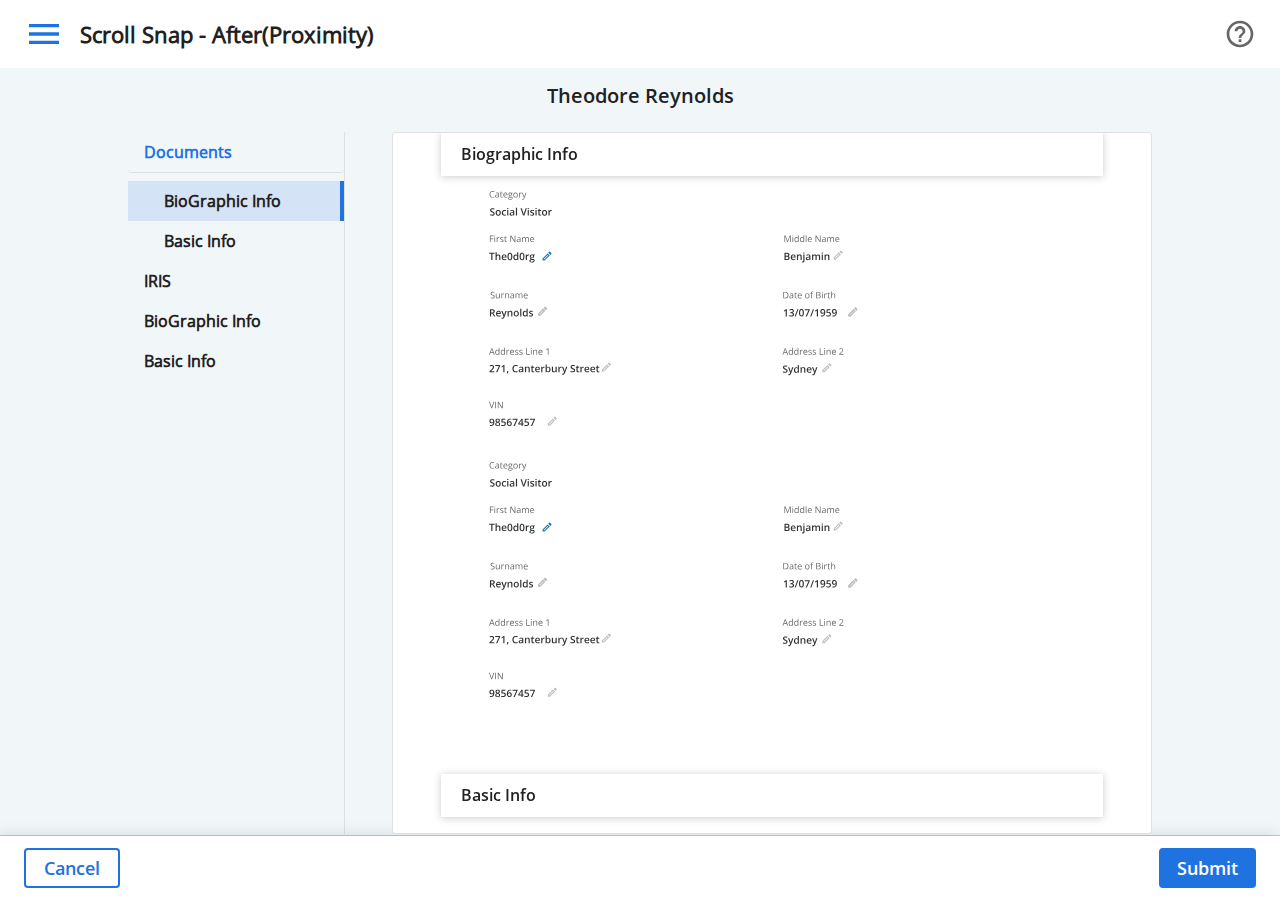
==== commit a5fc23c1: "- Responsiveness final changes." ====
--- a/scrollSnapFinal.html
+++ b/scrollSnapFinal.html
@@ -24,7 +24,7 @@
       <div class="page-content h-100">
         <div class="page-body pt-3">
           <h2 class="page-title m-0 text-center">Theodore Reynolds</h2>
-          <div class="row no-gutters mt-4 flex-nowrap justify-content-center">
+          <div class="row no-gutters mt-4 flex-nowrap justify-content-center mw-80 mx-auto">
             <div id="navbar-example" class="scroll-spy-navbar">
               <nav class="nav nav-pills flex-column" aria-label="Primary Navigation">
                 <a class="nav-link" href="javascript:;" data-parent>Documents</a>
--- a/styles/style.css
+++ b/styles/style.css
@@ -8,10 +8,12 @@
 .btn{height: 3.25rem;font-size: 1.375rem}
 .btn.btn-primary,.btn.btn-primary:not(:disabled):active{color: var(--white)}
 .h1,h1{font-size: 1.375rem;font-weight: 600}
+.mw-80{max-width: 80vw;}
+
 /*! Page styles ================ */
 .page-content{display: grid;grid-template-rows: minmax(80vh,1fr) minmax(3.5rem,4rem)}
 .page-body{display: grid;grid-auto-rows: auto minmax(70vh,1fr);padding-bottom: 2px}
-.scroll-spy{max-width: 80rem;width: 100%;overflow-y: scroll;overflow-x: hidden;position: relative;background-color: #fff;border: 1px solid rgba(151,151,151,.3);border-radius: .25rem}
+.scroll-spy{flex-grow: 1; overflow-y: scroll; overflow-x: hidden; position: relative; background-color: #fff; border: 1px solid rgba(151, 151, 151, .3); border-radius: .25rem}
 .scroll-spy-navbar{min-width: 17.25rem;box-shadow: 1px 0 0 #e0e0e0}
 .nav-pills .nav-link{color: var(--primary-text);font-weight: 600;transition: all .2s linear}
 .nav-pills .nav-link.active:not([data-parent]){background-color: #d5e3f6;color: var(--primary-text);border-radius: 0;border-inline-end: .25rem solid var(--primary)}
@@ -21,4 +23,10 @@
 .snap-item{scroll-snap-align: start;padding-bottom: 3rem}
 .snap-item h4{position: sticky;top: -1rem;padding: .75rem 1.25rem;background-color: #fff;box-shadow: 0 1px 8px #ccc;z-index: 99}
 .ss-mandatory{scroll-snap-type: y mandatory}
-.ss-proximity{scroll-snap-type: y proximity}+.ss-proximity{scroll-snap-type: y proximity}
+
+@media (max-width: 90rem) {
+  main{grid-template: 4.25rem minmax(84vh,1fr)/1fr;}
+  .btn{height: 2.5rem; line-height: 1; font-size: 1.125rem;}
+  .scroll-spy-navbar{min-width: 13.5rem;}
+}